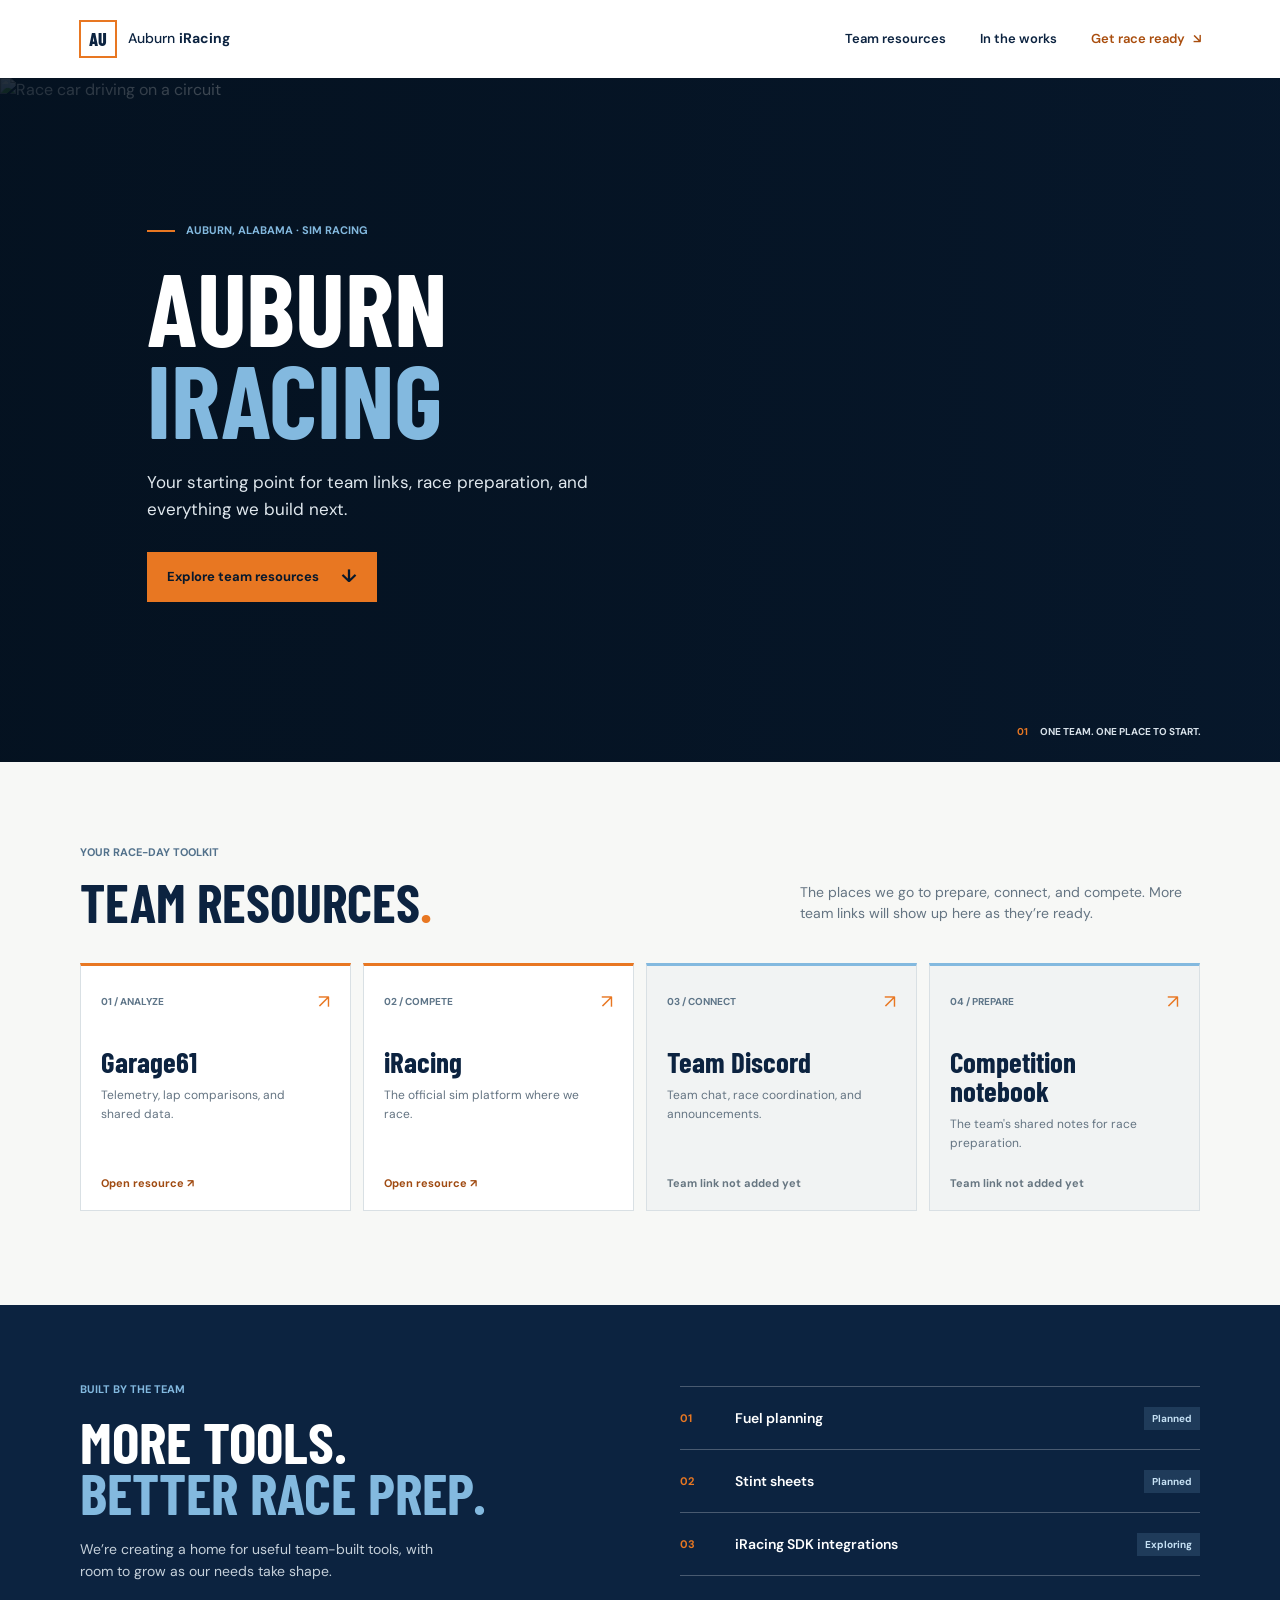
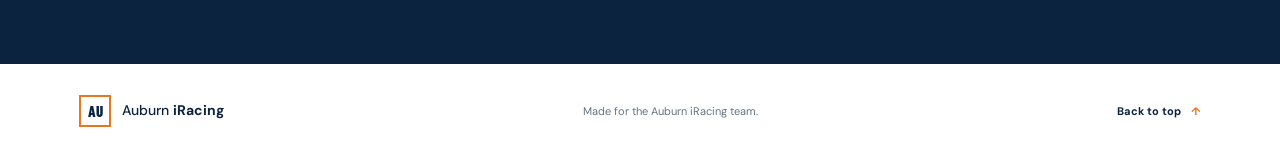
==== index.html @ 41ca1ee5 "Build Auburn iRacing team hub" ====
<!doctype html>
<html lang="en">
  <head>
    <meta charset="utf-8" />
    <meta name="viewport" content="width=device-width, initial-scale=1" />
    <meta
      name="description"
      content="The Auburn iRacing team hub: race-prep resources, team links, and tools."
    />
    <meta name="theme-color" content="#0c2340" />
    <title>Auburn iRacing | Team Hub</title>
    <link rel="preconnect" href="https://fonts.googleapis.com" />
    <link rel="preconnect" href="https://fonts.gstatic.com" crossorigin />
    <link
      href="https://fonts.googleapis.com/css2?family=Barlow+Condensed:wght@500;600;700;800&family=DM+Sans:wght@400;500;600;700&display=swap"
      rel="stylesheet"
    />
    <link rel="stylesheet" href="assets/css/styles.css" />
    <script src="assets/js/config.js" defer></script>
    <script src="assets/js/main.js" defer></script>
  </head>
  <body>
    <a class="skip-link" href="#main-content">Skip to content</a>

    <header class="site-header">
      <a class="brand" href="#top" aria-label="Auburn iRacing team hub home">
        <span class="brand__mark" aria-hidden="true">AU</span>
        <span class="brand__name">Auburn <strong>iRacing</strong></span>
      </a>
      <nav class="site-nav" aria-label="Main navigation">
        <a href="#resources">Team resources</a>
        <a href="#in-the-works">In the works</a>
        <a class="site-nav__cta" href="#resources">Get race ready <span aria-hidden="true">↘</span></a>
      </nav>
    </header>

    <main id="main-content">
      <section class="hero" id="top" aria-labelledby="hero-title">
        <img
          class="hero__image"
          src="https://images.unsplash.com/photo-1504215680853-026ed2a45def?auto=format&fit=crop&w=2200&q=85"
          alt="Race car driving on a circuit"
          fetchpriority="high"
        />
        <div class="hero__shade" aria-hidden="true"></div>
        <div class="hero__content">
          <p class="eyebrow"><span class="eyebrow__line"></span> Auburn, Alabama · Sim racing</p>
          <h1 id="hero-title">Auburn<br /><span>iRacing</span></h1>
          <p class="hero__copy">
            Your starting point for team links, race preparation, and everything we build next.
          </p>
          <a class="button button--orange" href="#resources">
            Explore team resources <span aria-hidden="true">↓</span>
          </a>
        </div>
        <p class="hero__caption"><span>01</span> ONE TEAM. ONE PLACE TO START.</p>
      </section>

      <section class="resources section-wrap" id="resources" aria-labelledby="resources-title">
        <div class="section-heading">
          <div>
            <p class="eyebrow eyebrow--dark">Your race-day toolkit</p>
            <h2 id="resources-title">Team resources<span class="heading-period">.</span></h2>
          </div>
          <p class="section-heading__copy">
            The places we go to prepare, connect, and compete. More team links will show up here as they’re ready.
          </p>
        </div>

        <div class="resource-grid">
          <a class="resource-card" data-resource="garage61" aria-label="Garage61, telemetry and lap analysis">
            <span class="resource-card__top"><span class="resource-card__index">01 / ANALYZE</span><span class="resource-card__arrow" aria-hidden="true">↗</span></span>
            <span class="resource-card__title">Garage61</span>
            <span class="resource-card__description">Telemetry, lap comparisons, and shared data.</span>
            <span class="resource-card__status" data-link-status>Loading link…</span>
          </a>

          <a class="resource-card" data-resource="iracing" aria-label="iRacing, official racing platform">
            <span class="resource-card__top"><span class="resource-card__index">02 / COMPETE</span><span class="resource-card__arrow" aria-hidden="true">↗</span></span>
            <span class="resource-card__title">iRacing</span>
            <span class="resource-card__description">The official sim platform where we race.</span>
            <span class="resource-card__status" data-link-status>Loading link…</span>
          </a>

          <a class="resource-card" data-resource="discord" aria-label="Team Discord invite">
            <span class="resource-card__top"><span class="resource-card__index">03 / CONNECT</span><span class="resource-card__arrow" aria-hidden="true">↗</span></span>
            <span class="resource-card__title">Team Discord</span>
            <span class="resource-card__description">Team chat, race coordination, and announcements.</span>
            <span class="resource-card__status" data-link-status>Loading link…</span>
          </a>

          <a class="resource-card" data-resource="notebook" aria-label="Competition notebook">
            <span class="resource-card__top"><span class="resource-card__index">04 / PREPARE</span><span class="resource-card__arrow" aria-hidden="true">↗</span></span>
            <span class="resource-card__title">Competition notebook</span>
            <span class="resource-card__description">The team's shared notes for race preparation.</span>
            <span class="resource-card__status" data-link-status>Loading link…</span>
          </a>
        </div>
      </section>

      <section class="future" id="in-the-works" aria-labelledby="future-title">
        <div class="future__inner section-wrap">
          <div class="future__intro">
            <p class="eyebrow eyebrow--light">Built by the team</p>
            <h2 id="future-title">More tools.<br /><span>Better race prep.</span></h2>
            <p>We’re creating a home for useful team-built tools, with room to grow as our needs take shape.</p>
          </div>
          <div class="future__list" aria-label="Planned team tools">
            <div class="future-item"><span class="future-item__number">01</span><span>Fuel planning</span><span class="future-item__status">Planned</span></div>
            <div class="future-item"><span class="future-item__number">02</span><span>Stint sheets</span><span class="future-item__status">Planned</span></div>
            <div class="future-item"><span class="future-item__number">03</span><span>iRacing SDK integrations</span><span class="future-item__status">Exploring</span></div>
          </div>
        </div>
      </section>
    </main>

    <footer class="site-footer">
      <a class="brand brand--footer" href="#top">
        <span class="brand__mark" aria-hidden="true">AU</span>
        <span class="brand__name">Auburn <strong>iRacing</strong></span>
      </a>
      <p>Made for the Auburn iRacing team.</p>
      <a class="back-to-top" href="#top">Back to top <span aria-hidden="true">↑</span></a>
    </footer>
  </body>
</html>
---- assets/css/styles.css ----
/* Auburn palette: navy carries the identity, with orange and light blue as accents. */
:root {
  color-scheme: light;
  --navy: #0c2340;
  --navy-deep: #07182c;
  --orange: #e87722;
  --blue: #83b9df;
  --blue-pale: #eaf3f8;
  --paper: #f7f8f6;
  --white: #ffffff;
  --ink: #14283b;
  --muted: #647482;
  --line: #d9e0e4;
  --font-display: "Barlow Condensed", "Arial Narrow", sans-serif;
  --font-body: "DM Sans", sans-serif;
}

* { box-sizing: border-box; }

html { scroll-behavior: smooth; }

body {
  margin: 0;
  background: var(--paper);
  color: var(--ink);
  font-family: var(--font-body);
  font-size: 16px;
  line-height: 1.55;
}

a { color: inherit; }

a:focus-visible {
  outline: 3px solid var(--orange);
  outline-offset: 4px;
}

.skip-link {
  position: absolute;
  z-index: 10;
  top: 8px;
  left: 8px;
  padding: 10px 14px;
  transform: translateY(-150%);
  background: var(--white);
  color: var(--navy);
}

.skip-link:focus { transform: translateY(0); }

/* Header and compact wordmark */
.site-header {
  position: relative;
  z-index: 2;
  display: flex;
  min-height: 78px;
  align-items: center;
  justify-content: space-between;
  padding: 0 6.2%;
  background: var(--white);
}

.brand {
  display: inline-flex;
  align-items: center;
  gap: 11px;
  color: var(--navy);
  text-decoration: none;
}

.brand__mark {
  display: grid;
  width: 38px;
  height: 38px;
  place-items: center;
  border: 2px solid var(--orange);
  color: var(--navy);
  font-family: var(--font-display);
  font-size: 18px;
  font-weight: 800;
  line-height: 1;
}

.brand__name { font-size: 14px; font-weight: 500; }
.brand__name strong { font-weight: 700; }

.site-nav { display: flex; align-items: center; gap: 34px; }
.site-nav a { color: var(--navy); font-size: 13px; font-weight: 600; text-decoration: none; }
.site-nav a:hover { color: #a94d0d; }
.site-nav .site-nav__cta { color: #a94d0d; }
.site-nav__cta span { padding-left: 5px; }

/* Full-bleed photo gives the team identity the first visual signal. */
.hero {
  position: relative;
  display: flex;
  min-height: 610px;
  height: min(720px, 76svh);
  align-items: center;
  overflow: hidden;
  background: var(--navy-deep);
  color: var(--white);
}

.hero__image,
.hero__shade { position: absolute; inset: 0; width: 100%; height: 100%; }
.hero__image { object-fit: cover; object-position: center 54%; }
.hero__shade { background: linear-gradient(90deg, rgb(4 17 31 / 88%) 0%, rgb(4 17 31 / 58%) 47%, rgb(4 17 31 / 10%) 100%); }

.hero__content {
  position: relative;
  z-index: 1;
  width: min(720px, 78%);
  margin-left: 11.5%;
  padding: 54px 0 70px;
  animation: enter 650ms ease-out both;
}

.eyebrow {
  display: flex;
  align-items: center;
  gap: 11px;
  margin: 0 0 21px;
  color: var(--blue);
  font-size: 11px;
  font-weight: 700;
  text-transform: uppercase;
}

.eyebrow__line { width: 28px; height: 2px; background: var(--orange); }

.hero h1,
.section-heading h2,
.future h2 {
  margin: 0;
  font-family: var(--font-display);
  font-weight: 700;
  line-height: .88;
  text-transform: uppercase;
}

.hero h1 { font-size: 104px; letter-spacing: 0; }
.hero h1 span { color: var(--blue); }
.hero__copy { max-width: 455px; margin: 26px 0 30px; color: #e0e8ee; font-size: 17px; }

.button {
  display: inline-flex;
  min-height: 50px;
  align-items: center;
  justify-content: center;
  gap: 22px;
  padding: 0 20px;
  color: var(--navy-deep);
  font-size: 13px;
  font-weight: 700;
  text-decoration: none;
  transition: background-color 160ms ease, transform 160ms ease;
}

.button--orange { background: var(--orange); }
.button--orange:hover { transform: translateY(-2px); background: #f28a3b; }
.button span { font-size: 18px; }
.hero__caption { position: absolute; right: 6.2%; bottom: 23px; margin: 0; color: #d7e1e9; font-size: 10px; font-weight: 700; }
.hero__caption span { margin-right: 10px; color: var(--orange); }

/* Resource links are repeated, scannable cards rather than a second hero. */
.section-wrap { width: min(1120px, 87.6%); margin: 0 auto; }
.resources { padding-top: 82px; padding-bottom: 94px; }

.section-heading {
  display: flex;
  align-items: end;
  justify-content: space-between;
  gap: 40px;
  margin-bottom: 34px;
}

.eyebrow--dark { margin-bottom: 14px; color: #52718b; }
.section-heading h2 { color: var(--navy); font-size: 54px; line-height: 1; }
.heading-period { color: var(--orange); }
.section-heading__copy { max-width: 400px; margin: 0 0 4px; color: var(--muted); font-size: 14px; }

.resource-grid { display: grid; grid-template-columns: repeat(4, minmax(0, 1fr)); gap: 12px; }

.resource-card {
  display: flex;
  min-height: 232px;
  flex-direction: column;
  padding: 21px 20px 18px;
  border: 1px solid var(--line);
  border-top: 3px solid var(--blue);
  background: var(--white);
  color: var(--ink);
  text-decoration: none;
  transition: border-color 160ms ease, transform 160ms ease, box-shadow 160ms ease;
}

.resource-card--available { border-top-color: var(--orange); }
.resource-card--available:hover { transform: translateY(-3px); border-color: var(--blue); box-shadow: 0 10px 24px rgb(12 35 64 / 9%); }
.resource-card--pending { background: #f1f3f3; color: #586975; cursor: not-allowed; }
.resource-card__top { display: flex; align-items: center; justify-content: space-between; color: #5e7588; }
.resource-card__index { font-size: 10px; font-weight: 700; }
.resource-card__arrow { color: var(--orange); font-size: 19px; }
.resource-card__title { margin-top: 31px; color: var(--navy); font-family: var(--font-display); font-size: 29px; font-weight: 700; line-height: 1; }
.resource-card__description { max-width: 220px; margin-top: 10px; color: var(--muted); font-size: 12px; }
.resource-card__status { margin-top: auto; padding-top: 22px; color: #a04b12; font-size: 11px; font-weight: 700; }
.resource-card--pending .resource-card__status { color: #677681; }

/* Clearly separate planned work from resources that are already available. */
.future { background: var(--navy); color: var(--white); }
.future__inner { display: grid; grid-template-columns: 1fr 1fr; gap: 80px; padding-top: 76px; padding-bottom: 82px; }
.eyebrow--light { margin-bottom: 18px; color: var(--blue); }
.future h2 { font-size: 58px; }
.future h2 span { color: var(--blue); }
.future__intro > p:last-child { max-width: 380px; margin: 21px 0 0; color: #c5d0da; font-size: 14px; }
.future__list { align-self: center; border-top: 1px solid rgb(255 255 255 / 25%); }
.future-item { display: grid; min-height: 63px; grid-template-columns: 43px 1fr auto; align-items: center; gap: 12px; border-bottom: 1px solid rgb(255 255 255 / 25%); font-size: 14px; font-weight: 600; }
.future-item__number { color: var(--orange); font-size: 11px; font-weight: 700; }
.future-item__status { padding: 4px 8px; background: rgb(131 185 223 / 16%); color: #c6e1f4; font-size: 10px; font-weight: 700; }

.site-footer { display: flex; min-height: 94px; align-items: center; justify-content: space-between; gap: 20px; padding: 18px 6.2%; background: var(--white); }
.brand--footer .brand__mark { width: 32px; height: 32px; font-size: 15px; }
.site-footer p,.back-to-top { margin: 0; color: var(--muted); font-size: 11px; }
.back-to-top { color: var(--navy); font-weight: 700; text-decoration: none; }
.back-to-top span { padding-left: 7px; color: var(--orange); }

@keyframes enter {
  from { opacity: 0; transform: translateY(14px); }
  to { opacity: 1; transform: translateY(0); }
}

@media (max-width: 900px) {
  .site-header { padding-right: 5%; padding-left: 5%; }
  .site-nav { gap: 20px; }
  .hero { height: 670px; }
  .hero__content { margin-left: 8%; }
  .resource-grid { grid-template-columns: repeat(2, minmax(0, 1fr)); }
  .future__inner { gap: 44px; }
}

@media (max-width: 620px) {
  .site-header { min-height: 70px; padding: 0 20px; }
  .brand__mark { width: 34px; height: 34px; }
  .site-nav { gap: 0; }
  .site-nav a:not(.site-nav__cta) { display: none; }
  .site-nav .site-nav__cta { font-size: 12px; }
  .hero { min-height: 590px; height: 76svh; max-height: 700px; }
  .hero__image { object-position: 58% center; }
  .hero__shade { background: linear-gradient(90deg, rgb(4 17 31 / 83%), rgb(4 17 31 / 40%)); }
  .hero__content { width: 85%; margin-left: 7.5%; padding-top: 35px; }
  .eyebrow { font-size: 10px; }
  .hero h1 { font-size: 76px; }
  .hero__copy { max-width: 340px; font-size: 15px; }
  .hero__caption { right: 7.5%; font-size: 9px; }
  .section-wrap { width: 87%; }
  .resources { padding-top: 61px; padding-bottom: 67px; }
  .section-heading { display: block; margin-bottom: 25px; }
  .section-heading h2 { font-size: 44px; }
  .section-heading__copy { margin-top: 15px; }
  .resource-grid { grid-template-columns: 1fr; gap: 10px; }
  .resource-card { min-height: 190px; padding: 18px; }
  .resource-card__title { margin-top: 22px; }
  .resource-card__status { padding-top: 16px; }
  .future__inner { grid-template-columns: 1fr; gap: 34px; padding-top: 60px; padding-bottom: 64px; }
  .future h2 { font-size: 50px; }
  .future-item { grid-template-columns: 34px 1fr auto; gap: 8px; font-size: 13px; }
  .site-footer { flex-wrap: wrap; padding: 20px; }
  .site-footer p { order: 1; width: 100%; }
}

@media (prefers-reduced-motion: reduce) {
  *, *::before, *::after { scroll-behavior: auto !important; animation-duration: .01ms !important; animation-iteration-count: 1 !important; transition-duration: .01ms !important; }
}
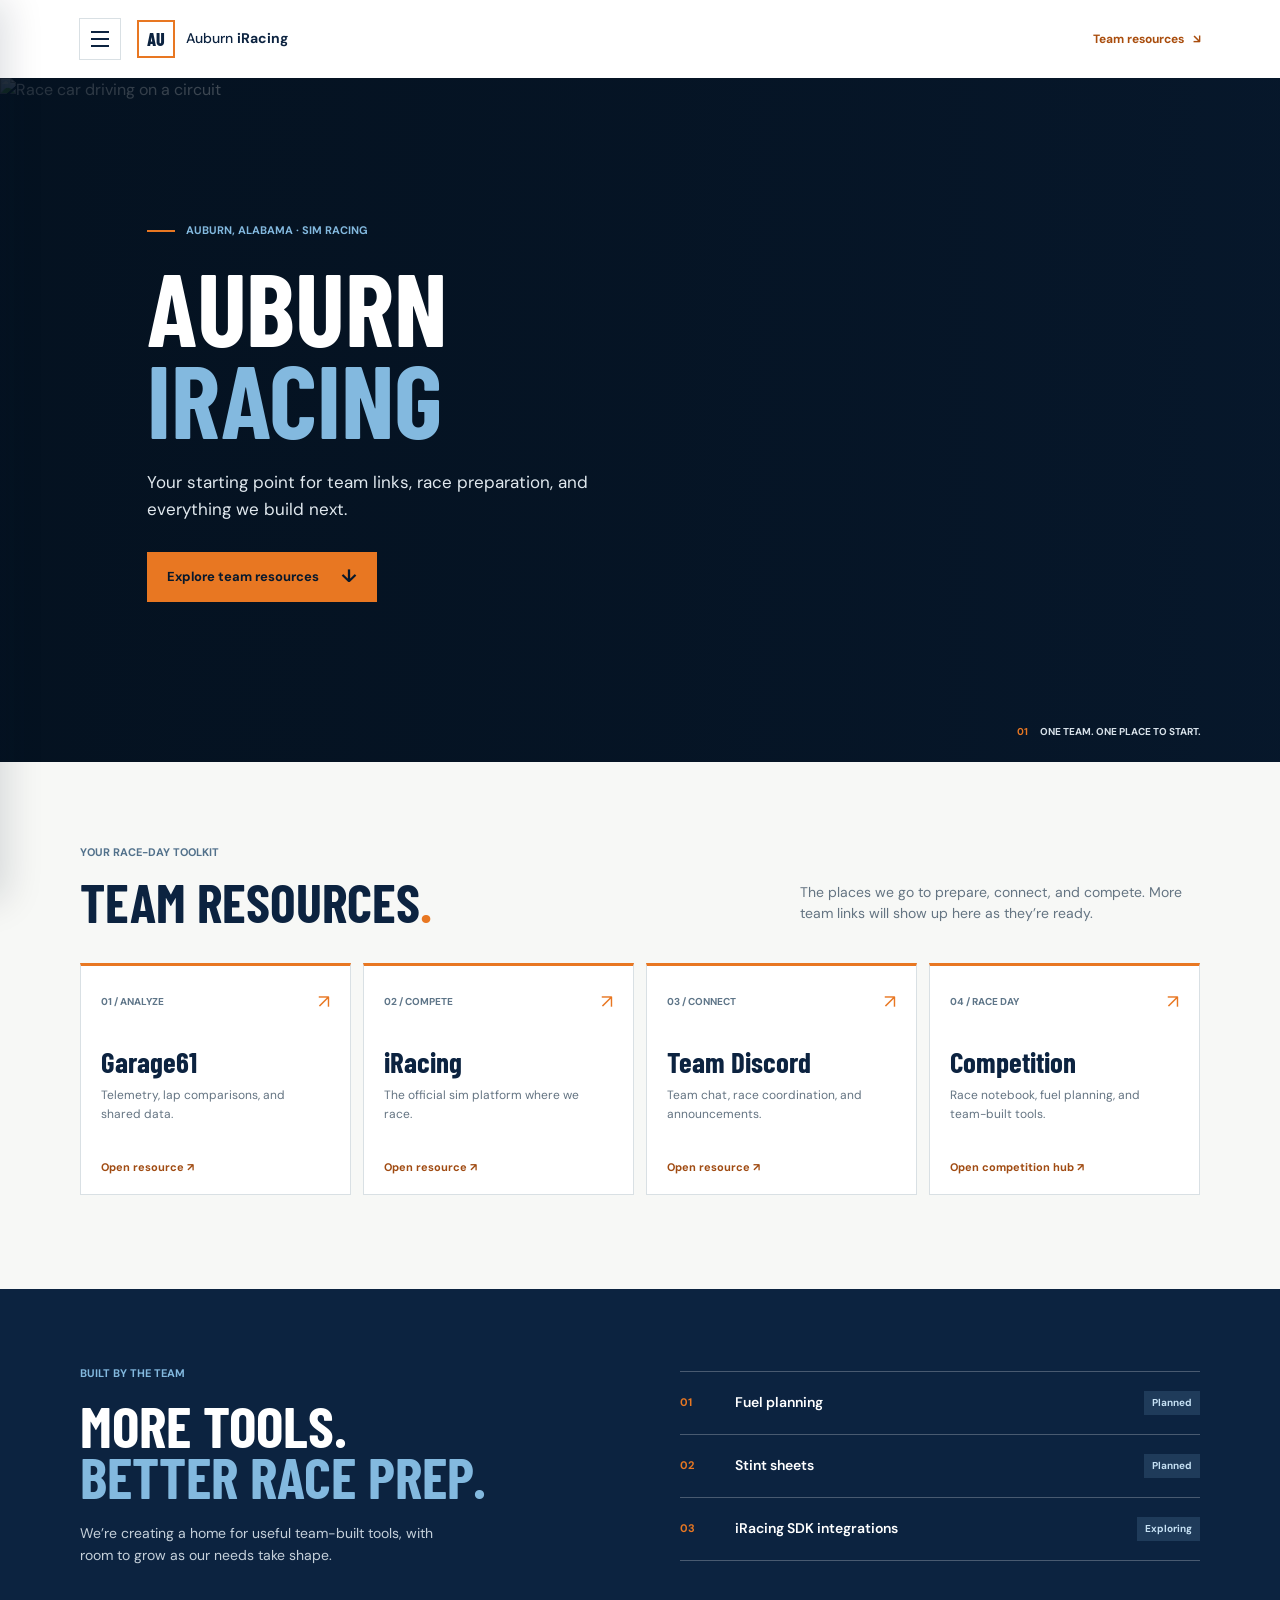
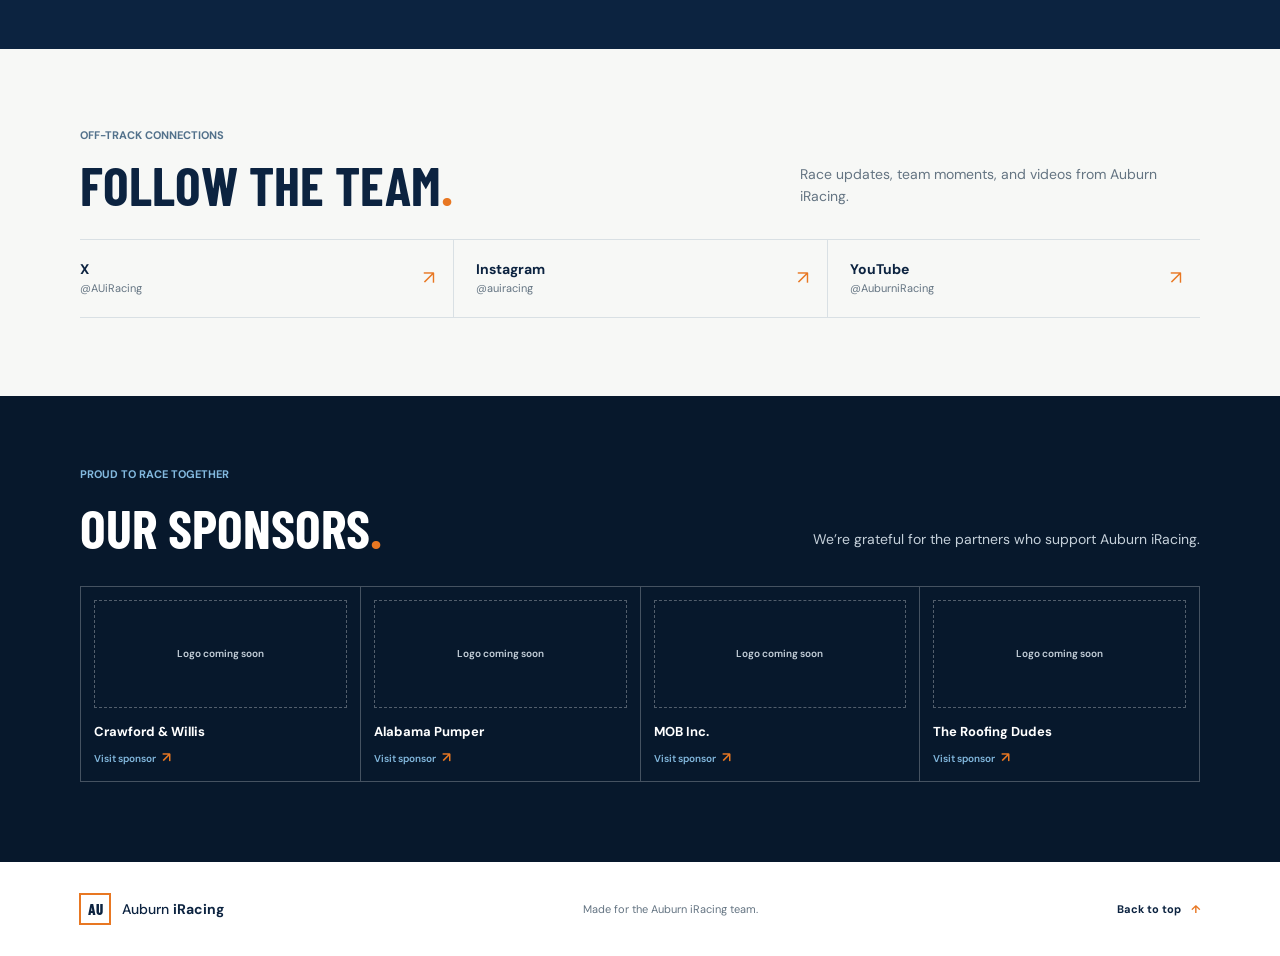
==== commit 99785d4e: "Add competition workspace page" ====
--- a/index.html
+++ b/index.html
@@ -23,16 +23,36 @@
     <a class="skip-link" href="#main-content">Skip to content</a>
 
     <header class="site-header">
-      <a class="brand" href="#top" aria-label="Auburn iRacing team hub home">
-        <span class="brand__mark" aria-hidden="true">AU</span>
-        <span class="brand__name">Auburn <strong>iRacing</strong></span>
-      </a>
-      <nav class="site-nav" aria-label="Main navigation">
-        <a href="#resources">Team resources</a>
-        <a href="#in-the-works">In the works</a>
-        <a class="site-nav__cta" href="#resources">Get race ready <span aria-hidden="true">↘</span></a>
+      <div class="site-header__identity">
+        <button class="menu-toggle" type="button" data-menu-toggle aria-label="Open site menu" aria-controls="site-drawer" aria-expanded="false">
+          <span></span><span></span><span></span>
+        </button>
+        <a class="brand" href="index.html" aria-label="Auburn iRacing team hub home">
+          <span class="brand__mark" aria-hidden="true">AU</span>
+          <span class="brand__name">Auburn <strong>iRacing</strong></span>
+        </a>
+      </div>
+      <a class="header-action" href="#resources">Team resources <span aria-hidden="true">↘</span></a>
+    </header>
+
+    <button class="drawer-backdrop" type="button" data-menu-backdrop aria-label="Close site menu" hidden></button>
+    <aside class="site-drawer" id="site-drawer" aria-label="Site navigation" aria-hidden="true" inert>
+      <div class="site-drawer__heading">
+        <span class="eyebrow eyebrow--dark">Auburn iRacing</span>
+        <span class="site-drawer__label">Team hub</span>
+      </div>
+      <nav class="drawer-nav" aria-label="Main navigation">
+        <a class="drawer-link" href="index.html" data-drawer-link aria-current="page">
+          <svg viewBox="0 0 24 24" aria-hidden="true"><path d="m3 10 9-7 9 7v10a1 1 0 0 1-1 1h-5v-7H9v7H4a1 1 0 0 1-1-1z" /></svg>
+          <span>Home</span>
+        </a>
+        <a class="drawer-link" href="competition.html" data-drawer-link>
+          <svg viewBox="0 0 24 24" aria-hidden="true"><path d="M5 21V4" /><path d="M5 4h13l-2.5 4L18 12H5" /></svg>
+          <span>Competition</span>
+        </a>
       </nav>
-    </header>
+      <p class="site-drawer__note">One team. One place to start.</p>
+    </aside>
 
     <main id="main-content">
       <section class="hero" id="top" aria-labelledby="hero-title">
@@ -89,11 +109,11 @@
             <span class="resource-card__status" data-link-status>Loading link…</span>
           </a>
 
-          <a class="resource-card" data-resource="notebook" aria-label="Competition notebook">
-            <span class="resource-card__top"><span class="resource-card__index">04 / PREPARE</span><span class="resource-card__arrow" aria-hidden="true">↗</span></span>
-            <span class="resource-card__title">Competition notebook</span>
-            <span class="resource-card__description">The team's shared notes for race preparation.</span>
-            <span class="resource-card__status" data-link-status>Loading link…</span>
+          <a class="resource-card resource-card--available" href="competition.html" aria-label="Open the competition team workspace">
+            <span class="resource-card__top"><span class="resource-card__index">04 / RACE DAY</span><span class="resource-card__arrow" aria-hidden="true">↗</span></span>
+            <span class="resource-card__title">Competition</span>
+            <span class="resource-card__description">Race notebook, fuel planning, and team-built tools.</span>
+            <span class="resource-card__status">Open competition hub ↗</span>
           </a>
         </div>
       </section>
@@ -109,6 +129,67 @@
             <div class="future-item"><span class="future-item__number">01</span><span>Fuel planning</span><span class="future-item__status">Planned</span></div>
             <div class="future-item"><span class="future-item__number">02</span><span>Stint sheets</span><span class="future-item__status">Planned</span></div>
             <div class="future-item"><span class="future-item__number">03</span><span>iRacing SDK integrations</span><span class="future-item__status">Exploring</span></div>
+          </div>
+        </div>
+      </section>
+
+      <section class="socials section-wrap" id="socials" aria-labelledby="socials-title">
+        <div class="section-heading">
+          <div>
+            <p class="eyebrow eyebrow--dark">Off-track connections</p>
+            <h2 id="socials-title">Follow the team<span class="heading-period">.</span></h2>
+          </div>
+          <p class="section-heading__copy">Race updates, team moments, and videos from Auburn iRacing.</p>
+        </div>
+        <div class="social-links">
+          <a class="social-link" href="https://x.com/AUiRacing" target="_blank" rel="noopener noreferrer">
+            <span class="social-link__platform">X</span>
+            <span class="social-link__handle">@AUiRacing</span>
+            <span class="social-link__arrow" aria-hidden="true">↗</span>
+          </a>
+          <a class="social-link" href="https://www.instagram.com/auiracing" target="_blank" rel="noopener noreferrer">
+            <span class="social-link__platform">Instagram</span>
+            <span class="social-link__handle">@auiracing</span>
+            <span class="social-link__arrow" aria-hidden="true">↗</span>
+          </a>
+          <a class="social-link" href="https://www.youtube.com/@AuburniRacing" target="_blank" rel="noopener noreferrer">
+            <span class="social-link__platform">YouTube</span>
+            <span class="social-link__handle">@AuburniRacing</span>
+            <span class="social-link__arrow" aria-hidden="true">↗</span>
+          </a>
+        </div>
+      </section>
+
+      <section class="sponsors" id="sponsors" aria-labelledby="sponsors-title">
+        <div class="sponsors__inner section-wrap">
+          <div class="section-heading sponsors__heading">
+            <div>
+              <p class="eyebrow eyebrow--light">Proud to race together</p>
+              <h2 id="sponsors-title">Our sponsors<span class="heading-period">.</span></h2>
+            </div>
+            <p class="section-heading__copy">We’re grateful for the partners who support Auburn iRacing.</p>
+          </div>
+          <div class="sponsor-grid">
+            <a class="sponsor-link" href="https://www.crawfordwillisgroup.com/" target="_blank" rel="noopener noreferrer">
+              <span class="sponsor-logo-slot">Logo coming soon</span>
+              <span class="sponsor-link__name">Crawford &amp; Willis</span>
+              <span class="sponsor-link__visit">Visit sponsor <span aria-hidden="true">↗</span></span>
+            </a>
+            <a class="sponsor-link" href="https://www.alabamapumper.com/" target="_blank" rel="noopener noreferrer">
+              <span class="sponsor-logo-slot">Logo coming soon</span>
+              <span class="sponsor-link__name">Alabama Pumper</span>
+              <span class="sponsor-link__visit">Visit sponsor <span aria-hidden="true">↗</span></span>
+            </a>
+            <a class="sponsor-link" href="https://mobincbhm.com/" target="_blank" rel="noopener noreferrer">
+              <span class="sponsor-logo-slot">Logo coming soon</span>
+              <span class="sponsor-link__name">MOB Inc.</span>
+              <span class="sponsor-link__visit">Visit sponsor <span aria-hidden="true">↗</span></span>
+            </a>
+            <a class="sponsor-link" href="https://www.theroofingdudes.com/" target="_blank" rel="noopener noreferrer">
+              <span class="sponsor-logo-slot">Logo coming soon</span>
+              <span class="sponsor-link__name">The Roofing Dudes</span>
+              <span class="sponsor-link__visit">Visit sponsor <span aria-hidden="true">↗</span></span>
+            </a>
           </div>
         </div>
       </section>
--- a/assets/css/styles.css
+++ b/assets/css/styles.css
@@ -51,7 +51,7 @@
 /* Header and compact wordmark */
 .site-header {
   position: relative;
-  z-index: 2;
+  z-index: 30;
   display: flex;
   min-height: 78px;
   align-items: center;
@@ -84,11 +84,63 @@
 .brand__name { font-size: 14px; font-weight: 500; }
 .brand__name strong { font-weight: 700; }
 
-.site-nav { display: flex; align-items: center; gap: 34px; }
-.site-nav a { color: var(--navy); font-size: 13px; font-weight: 600; text-decoration: none; }
-.site-nav a:hover { color: #a94d0d; }
-.site-nav .site-nav__cta { color: #a94d0d; }
-.site-nav__cta span { padding-left: 5px; }
+.site-header__identity { display: flex; align-items: center; gap: 16px; }
+
+.menu-toggle {
+  display: grid;
+  width: 42px;
+  height: 42px;
+  align-content: center;
+  justify-items: center;
+  gap: 5px;
+  border: 1px solid var(--line);
+  background: var(--white);
+  cursor: pointer;
+}
+
+.menu-toggle:hover { border-color: var(--orange); }
+.menu-toggle span { width: 18px; height: 2px; background: var(--navy); }
+.menu-toggle:focus-visible { outline: 3px solid var(--orange); outline-offset: 3px; }
+
+.header-action { color: #a94d0d; font-size: 12px; font-weight: 700; text-decoration: none; }
+.header-action span { margin-left: 6px; }
+.header-action:hover { color: var(--navy); }
+
+.drawer-backdrop {
+  position: fixed;
+  z-index: 35;
+  inset: 0;
+  border: 0;
+  background: rgb(3 15 27 / 52%);
+  cursor: default;
+}
+
+.drawer-backdrop[hidden] { display: none; }
+
+.site-drawer {
+  position: fixed;
+  z-index: 40;
+  inset: 0 auto 0 0;
+  width: min(320px, 86vw);
+  padding: 92px 22px 26px;
+  transform: translateX(-102%);
+  background: var(--white);
+  box-shadow: 12px 0 36px rgb(7 24 44 / 14%);
+  transition: transform 200ms ease;
+}
+
+.site-drawer.is-open { transform: translateX(0); }
+.site-drawer__heading { padding: 0 12px 22px; border-bottom: 1px solid var(--line); }
+.site-drawer__heading .eyebrow { margin-bottom: 7px; }
+.site-drawer__label { color: var(--navy); font-family: var(--font-display); font-size: 28px; font-weight: 700; text-transform: uppercase; }
+.drawer-nav { display: grid; gap: 5px; padding-top: 17px; }
+.drawer-link { display: flex; min-height: 52px; align-items: center; gap: 13px; padding: 0 12px; border-left: 3px solid transparent; color: var(--navy); font-size: 14px; font-weight: 600; text-decoration: none; }
+.drawer-link:hover { background: var(--paper); }
+.drawer-link[aria-current="page"] { border-left-color: var(--orange); background: var(--blue-pale); }
+.drawer-link svg { width: 20px; height: 20px; fill: none; stroke: currentColor; stroke-linecap: round; stroke-linejoin: round; stroke-width: 1.8; }
+.site-drawer__note { position: absolute; right: 34px; bottom: 22px; left: 34px; margin: 0; color: var(--muted); font-size: 11px; }
+.menu-open { overflow: hidden; }
+.visually-hidden { position: absolute; width: 1px; height: 1px; overflow: hidden; clip: rect(0, 0, 0, 0); white-space: nowrap; }
 
 /* Full-bleed photo gives the team identity the first visual signal. */
 .hero {
@@ -218,6 +270,72 @@
 .future-item__number { color: var(--orange); font-size: 11px; font-weight: 700; }
 .future-item__status { padding: 4px 8px; background: rgb(131 185 223 / 16%); color: #c6e1f4; font-size: 10px; font-weight: 700; }
 
+/* Competition sections reserve useful room for tools that will be built later. */
+.competition-intro { padding-top: 74px; padding-bottom: 39px; }
+.competition-intro .eyebrow { margin-bottom: 15px; }
+.competition-intro h1 { margin: 0; color: var(--navy); font-family: var(--font-display); font-size: 76px; font-weight: 700; line-height: .95; text-transform: uppercase; }
+.competition-intro > p:last-child { max-width: 560px; margin: 17px 0 0; color: var(--muted); font-size: 15px; }
+.competition-content { display: grid; gap: 20px; padding-top: 14px; padding-bottom: 84px; }
+
+.notebook-panel {
+  display: grid;
+  grid-template-columns: 1fr auto;
+  align-items: center;
+  gap: 18px 30px;
+  padding: 28px 32px;
+  border-left: 4px solid var(--orange);
+  background: var(--blue-pale);
+}
+
+.notebook-panel__copy .eyebrow { margin-bottom: 8px; }
+.notebook-panel h2,.fuel-planner h2,.competition-projects h2 { margin: 0; color: var(--navy); font-family: var(--font-display); font-size: 34px; font-weight: 700; line-height: 1; text-transform: uppercase; }
+.notebook-panel__copy > p:last-child { max-width: 520px; margin: 9px 0 0; color: var(--muted); font-size: 13px; }
+.button--navy { min-width: 178px; background: var(--navy); color: var(--white); }
+.button--navy:hover { background: #173d67; }
+.notebook-panel__link.resource-card--pending { background: #dce3e7; color: #586975; cursor: not-allowed; pointer-events: none; }
+
+.fuel-planner { padding: 30px 32px 32px; border: 1px solid var(--line); background: var(--white); }
+.tool-heading { display: flex; align-items: center; justify-content: space-between; gap: 20px; }
+.tool-heading .eyebrow { margin-bottom: 9px; }
+.tool-heading > .section-heading__copy { max-width: 330px; }
+.fuel-planner__description { max-width: 620px; margin: 13px 0 22px; color: var(--muted); font-size: 13px; }
+.fuel-placeholder { display: flex; min-height: 280px; flex-direction: column; justify-content: center; padding: 24px; border: 1px dashed #aab8c1; background: var(--paper); }
+.fuel-placeholder__topline { display: flex; align-items: center; justify-content: space-between; gap: 16px; color: #536d82; font-size: 10px; font-weight: 700; text-transform: uppercase; }
+.fuel-input-outline { display: grid; grid-template-columns: repeat(4, minmax(0, 1fr)); gap: 10px; margin-top: 20px; }
+.fuel-input-outline span { display: flex; min-height: 55px; align-items: center; padding: 12px; border: 1px solid var(--line); background: var(--white); color: #71818c; font-size: 11px; }
+.fuel-placeholder > p { margin: 15px 0 0; color: var(--muted); font-size: 11px; }
+
+.competition-projects { padding: 13px 0 0; }
+.competition-projects .tool-heading { margin-bottom: 22px; }
+.competition-projects h2 { font-size: 40px; }
+.project-slots { display: grid; grid-template-columns: repeat(3, minmax(0, 1fr)); border-top: 1px solid var(--line); border-left: 1px solid var(--line); }
+.project-slot { display: flex; min-height: 132px; flex-direction: column; align-items: flex-start; justify-content: space-between; gap: 14px; padding: 17px; border-right: 1px solid var(--line); border-bottom: 1px solid var(--line); background: var(--white); color: var(--navy); font-size: 14px; font-weight: 700; }
+.project-slot__number { color: #668198; font-size: 10px; font-weight: 700; }
+.project-slot .future-item__status { background: var(--blue-pale); color: #4d6d83; }
+
+/* Social destinations are compact links; sponsors get room for official marks. */
+.socials { padding-top: 78px; padding-bottom: 78px; }
+.socials .section-heading { margin-bottom: 27px; }
+.social-links { display: grid; grid-template-columns: repeat(3, minmax(0, 1fr)); border-top: 1px solid var(--line); }
+.social-link { display: grid; min-height: 78px; grid-template-columns: 1fr auto; align-content: center; padding: 13px 18px 13px 0; border-bottom: 1px solid var(--line); color: var(--navy); text-decoration: none; }
+.social-link + .social-link { padding-left: 22px; border-left: 1px solid var(--line); }
+.social-link__platform { font-size: 14px; font-weight: 700; }
+.social-link__handle { color: var(--muted); font-size: 11px; }
+.social-link__arrow { grid-column: 2; grid-row: 1 / span 2; align-self: center; color: var(--orange); font-size: 19px; }
+.social-link:hover .social-link__platform { color: #a94d0d; }
+
+.sponsors { padding: 70px 0 80px; background: var(--navy-deep); color: var(--white); }
+.sponsors__heading { margin-bottom: 31px; }
+.sponsors__heading h2 { color: var(--white); }
+.sponsors__heading .section-heading__copy { color: #c5d0da; }
+.sponsor-grid { display: grid; grid-template-columns: repeat(4, minmax(0, 1fr)); border-top: 1px solid rgb(255 255 255 / 25%); border-left: 1px solid rgb(255 255 255 / 25%); }
+.sponsor-link { display: flex; min-width: 0; flex-direction: column; padding: 13px; border-right: 1px solid rgb(255 255 255 / 25%); border-bottom: 1px solid rgb(255 255 255 / 25%); color: var(--white); text-decoration: none; transition: background-color 160ms ease; }
+.sponsor-link:hover { background: rgb(255 255 255 / 5%); }
+.sponsor-logo-slot { display: grid; min-height: 108px; place-items: center; padding: 12px; border: 1px dashed rgb(255 255 255 / 30%); color: #c5d0da; font-size: 10px; font-weight: 600; }
+.sponsor-link__name { margin-top: 14px; font-size: 13px; font-weight: 700; }
+.sponsor-link__visit { margin-top: 5px; color: var(--blue); font-size: 10px; font-weight: 600; }
+.sponsor-link__visit span { margin-left: 4px; color: var(--orange); font-size: 14px; }
+
 .site-footer { display: flex; min-height: 94px; align-items: center; justify-content: space-between; gap: 20px; padding: 18px 6.2%; background: var(--white); }
 .brand--footer .brand__mark { width: 32px; height: 32px; font-size: 15px; }
 .site-footer p,.back-to-top { margin: 0; color: var(--muted); font-size: 11px; }
@@ -236,6 +354,8 @@
   .hero__content { margin-left: 8%; }
   .resource-grid { grid-template-columns: repeat(2, minmax(0, 1fr)); }
   .future__inner { gap: 44px; }
+  .sponsor-grid { grid-template-columns: repeat(2, minmax(0, 1fr)); }
+  .fuel-input-outline { grid-template-columns: repeat(2, minmax(0, 1fr)); }
 }
 
 @media (max-width: 620px) {
@@ -257,6 +377,24 @@
   .section-heading { display: block; margin-bottom: 25px; }
   .section-heading h2 { font-size: 44px; }
   .section-heading__copy { margin-top: 15px; }
+  .competition-intro { padding-top: 56px; padding-bottom: 30px; }
+  .competition-intro h1 { font-size: 56px; }
+  .competition-content { gap: 14px; padding-bottom: 60px; }
+  .notebook-panel { grid-template-columns: 1fr; gap: 18px; padding: 22px; }
+  .notebook-panel h2,.fuel-planner h2 { font-size: 29px; }
+  .notebook-panel__link { justify-self: start; }
+  .fuel-planner { padding: 22px 18px; }
+  .fuel-placeholder { min-height: 290px; padding: 17px; }
+  .fuel-placeholder__topline { align-items: flex-start; flex-direction: column; gap: 6px; }
+  .fuel-input-outline { grid-template-columns: 1fr 1fr; gap: 7px; margin-top: 15px; }
+  .fuel-input-outline span { min-height: 58px; padding: 9px; font-size: 10px; }
+  .competition-projects .tool-heading { align-items: flex-start; flex-direction: column; }
+  .competition-projects h2 { font-size: 34px; }
+  .project-slots { grid-template-columns: 1fr; }
+  .project-slot { min-height: 92px; }
+  .socials { padding-top: 59px; padding-bottom: 60px; }
+  .social-links { grid-template-columns: 1fr; }
+  .social-link,.social-link + .social-link { padding: 13px 0; border-left: 0; }
   .resource-grid { grid-template-columns: 1fr; gap: 10px; }
   .resource-card { min-height: 190px; padding: 18px; }
   .resource-card__title { margin-top: 22px; }
@@ -264,6 +402,11 @@
   .future__inner { grid-template-columns: 1fr; gap: 34px; padding-top: 60px; padding-bottom: 64px; }
   .future h2 { font-size: 50px; }
   .future-item { grid-template-columns: 34px 1fr auto; gap: 8px; font-size: 13px; }
+  .sponsors { padding-top: 58px; padding-bottom: 62px; }
+  .sponsor-grid { grid-template-columns: repeat(2, minmax(0, 1fr)); }
+  .sponsor-link { padding: 8px; }
+  .sponsor-logo-slot { min-height: 82px; padding: 8px; font-size: 9px; }
+  .sponsor-link__name { font-size: 12px; }
   .site-footer { flex-wrap: wrap; padding: 20px; }
   .site-footer p { order: 1; width: 100%; }
 }
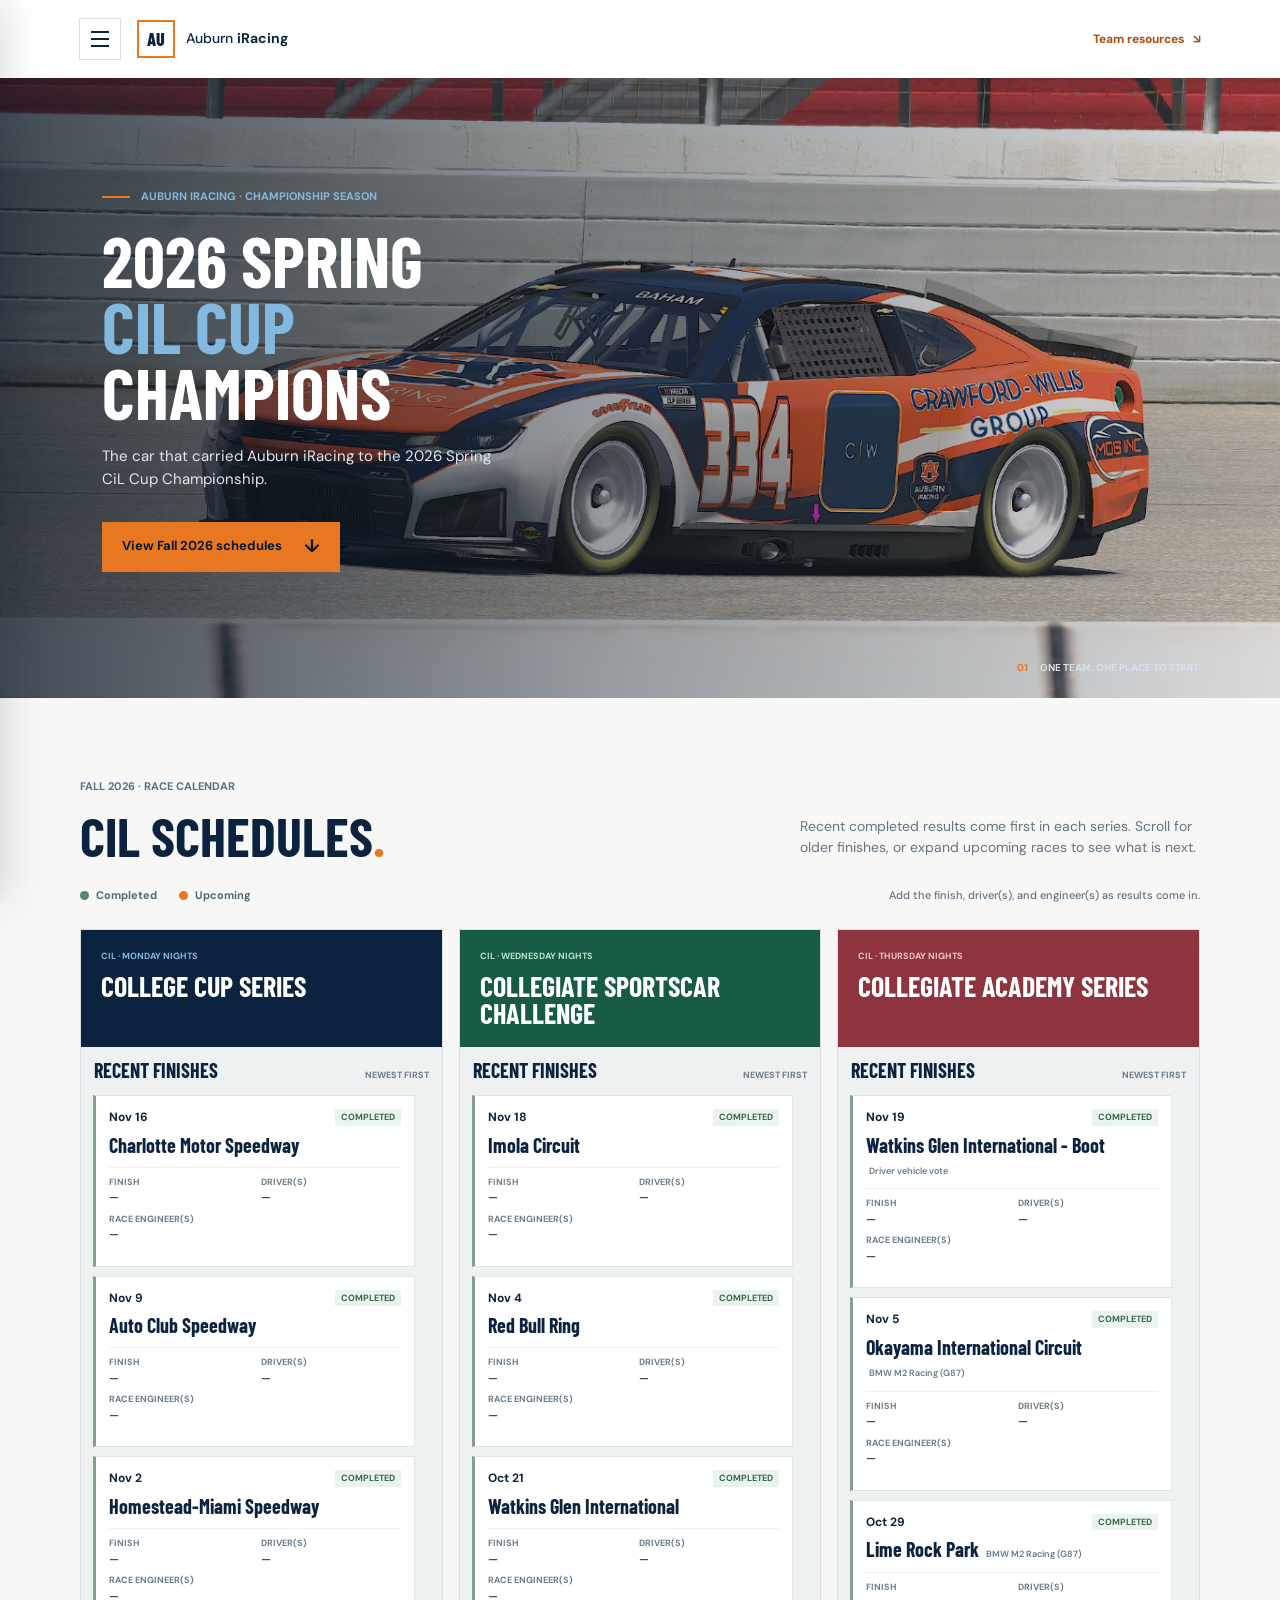
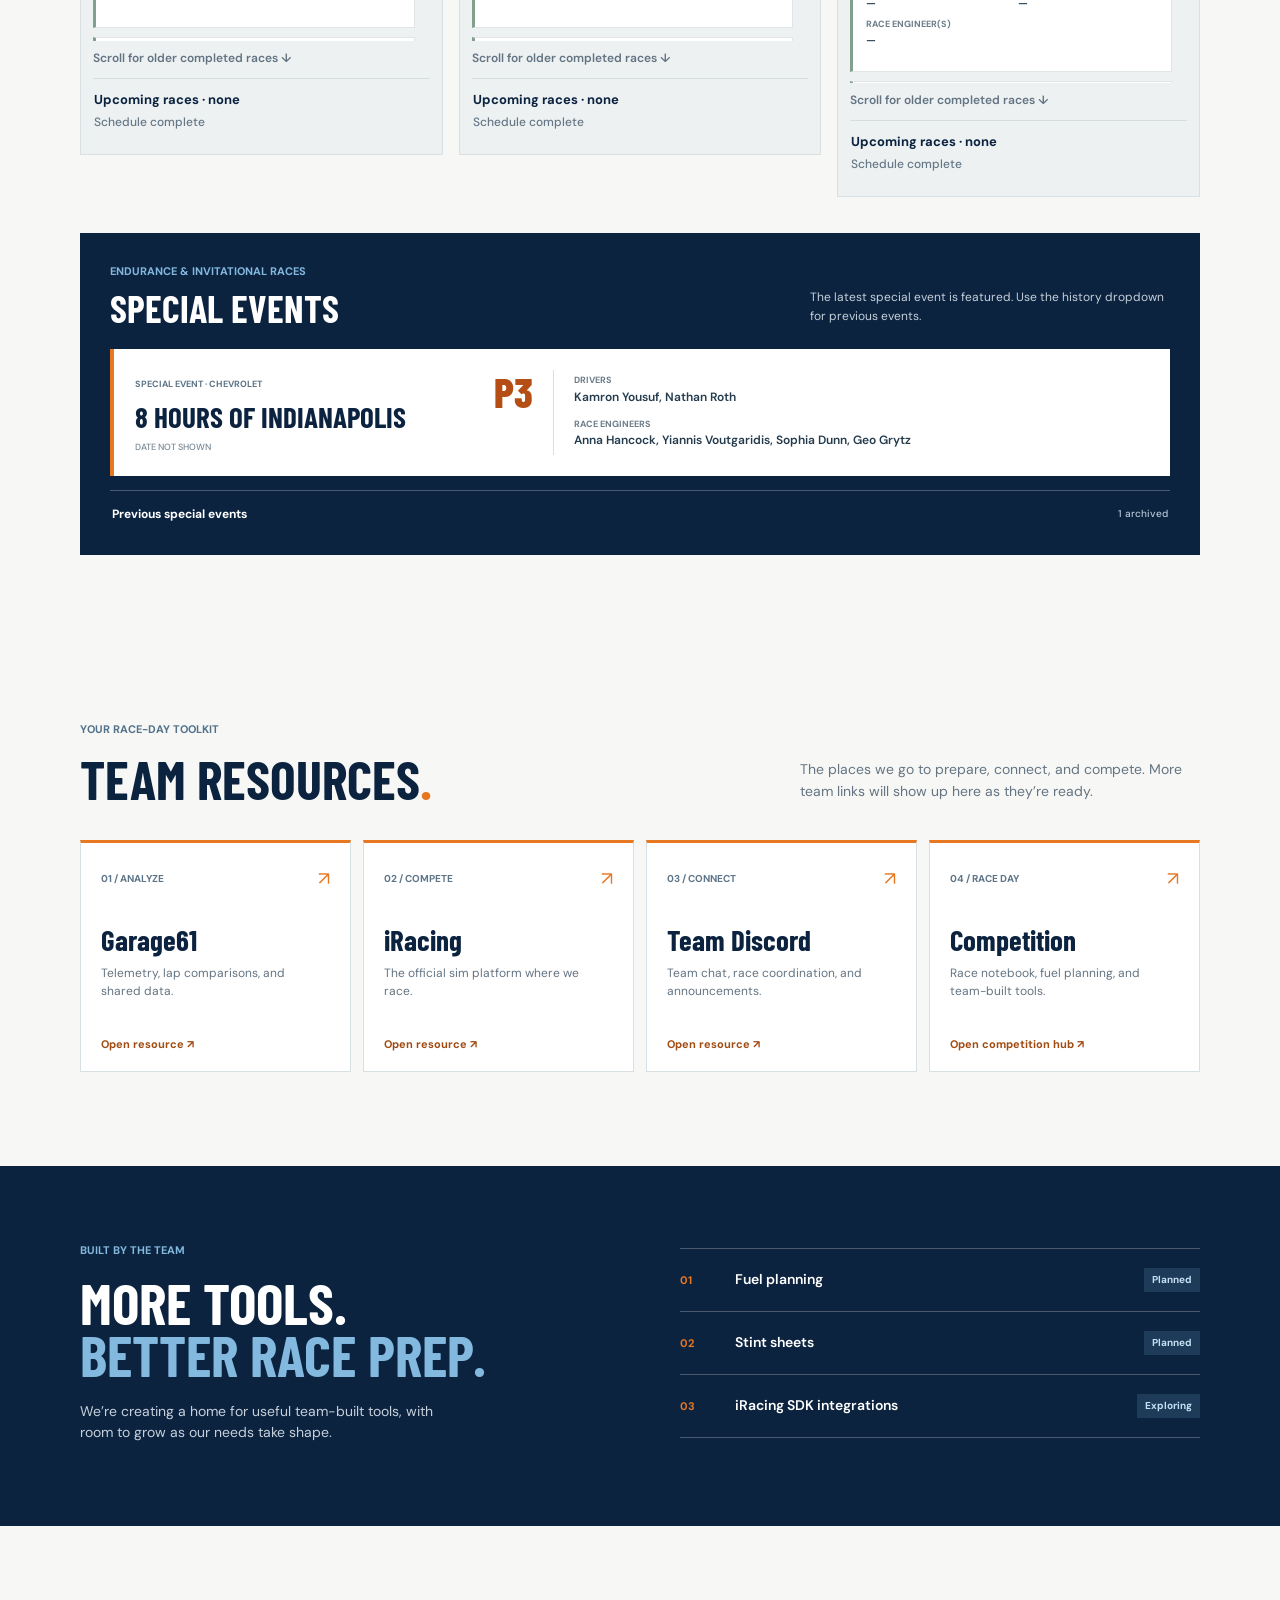
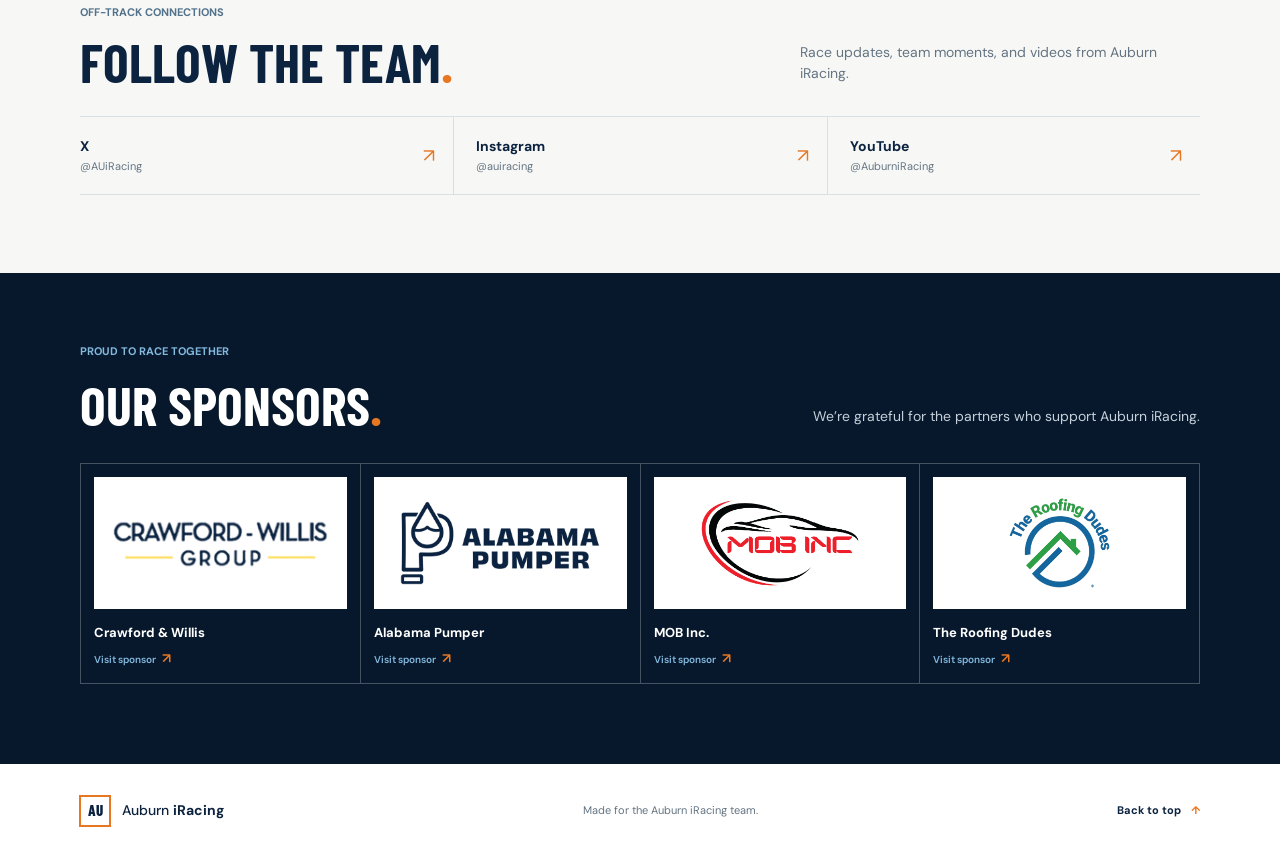
==== commit 384dba57: "October 20th CiL Schedule Added" ====
--- a/index.html
+++ b/index.html
@@ -55,25 +55,392 @@
     </aside>
 
     <main id="main-content">
-      <section class="hero" id="top" aria-labelledby="hero-title">
+      <section class="hero hero--champions" id="top" aria-labelledby="hero-title">
         <img
           class="hero__image"
-          src="https://images.unsplash.com/photo-1504215680853-026ed2a45def?auto=format&fit=crop&w=2200&q=85"
-          alt="Race car driving on a circuit"
+          src="assets/images/spring-cil-cup-champions.png"
+          alt="Auburn iRacing's championship-winning stock car from the 2026 Spring CiL Cup"
           fetchpriority="high"
         />
         <div class="hero__shade" aria-hidden="true"></div>
         <div class="hero__content">
-          <p class="eyebrow"><span class="eyebrow__line"></span> Auburn, Alabama · Sim racing</p>
-          <h1 id="hero-title">Auburn<br /><span>iRacing</span></h1>
+          <p class="eyebrow"><span class="eyebrow__line"></span> Auburn iRacing · Championship season</p>
+          <h1 id="hero-title">2026 Spring<br /><span>CiL Cup</span><br />Champions</h1>
           <p class="hero__copy">
-            Your starting point for team links, race preparation, and everything we build next.
+            The car that carried Auburn iRacing to the 2026 Spring CiL Cup Championship.
           </p>
-          <a class="button button--orange" href="#resources">
-            Explore team resources <span aria-hidden="true">↓</span>
+          <a class="button button--orange" href="#schedules">
+            View Fall 2026 schedules <span aria-hidden="true">↓</span>
           </a>
         </div>
         <p class="hero__caption"><span>01</span> ONE TEAM. ONE PLACE TO START.</p>
+      </section>
+
+      <section class="schedule section-wrap" id="schedules" aria-labelledby="schedule-title">
+        <div class="section-heading">
+          <div>
+            <p class="eyebrow eyebrow--dark">Fall 2026 · race calendar</p>
+            <h2 id="schedule-title">CiL schedules<span class="heading-period">.</span></h2>
+          </div>
+          <p class="section-heading__copy">
+            Recent completed results come first in each series. Scroll for older finishes, or expand upcoming races to see what is next.
+          </p>
+        </div>
+
+        <div class="schedule-legend" aria-label="Race status legend">
+          <span><span class="race-status race-status--complete" aria-hidden="true"></span> Completed</span>
+          <span><span class="race-status race-status--upcoming" aria-hidden="true"></span> Upcoming</span>
+          <span class="schedule-legend__note">Add the finish, driver(s), and engineer(s) as results come in.</span>
+        </div>
+
+        <div class="schedule-grid">
+          <section class="schedule-series schedule-series--cup" aria-labelledby="cup-title">
+            <header class="schedule-series__header">
+              <p class="eyebrow">CiL · Monday nights</p>
+              <h3 id="cup-title">College Cup Series</h3>
+            </header>
+            <div class="schedule-list-heading"><h4>Recent finishes</h4><span>Newest first</span></div>
+            <ol class="race-list" tabindex="0" aria-label="College Cup Series completed results, newest first">
+              <li class="race-card">
+                <div class="race-card__top"><time datetime="2026-08-24">Aug 24</time><span class="race-status-label race-status-label--complete">Completed</span></div>
+                <h4>The Duels @ Atlanta <span class="race-card__note">Non-points</span></h4>
+                <dl class="race-record">
+                  <div><dt>Finish</dt><dd>—</dd></div>
+                  <div><dt>Driver(s)</dt><dd>—</dd></div>
+                  <div class="race-record__engineers"><dt>Race engineer(s)</dt><dd>—</dd></div>
+                </dl>
+              </li>
+              <li class="race-card">
+                <div class="race-card__top"><time datetime="2026-08-31">Aug 31</time><span class="race-status-label race-status-label--complete">Completed</span></div>
+                <h4>EchoPark Speedway</h4>
+                <dl class="race-record">
+                  <div><dt>Finish</dt><dd>—</dd></div>
+                  <div><dt>Driver(s)</dt><dd>—</dd></div>
+                  <div class="race-record__engineers"><dt>Race engineer(s)</dt><dd>—</dd></div>
+                </dl>
+              </li>
+              <li class="race-card">
+                <div class="race-card__top"><time datetime="2026-09-07">Sep 7</time><span class="race-status-label race-status-label--complete">Completed</span></div>
+                <h4>Michigan International Speedway</h4>
+                <dl class="race-record">
+                  <div><dt>Finish</dt><dd>—</dd></div>
+                  <div><dt>Driver(s)</dt><dd>—</dd></div>
+                  <div class="race-record__engineers"><dt>Race engineer(s)</dt><dd>—</dd></div>
+                </dl>
+              </li>
+              <li class="race-card">
+                <div class="race-card__top"><time datetime="2026-09-14">Sep 14</time><span class="race-status-label race-status-label--complete">Completed</span></div>
+                <h4>Kentucky Speedway</h4>
+                <dl class="race-record">
+                  <div><dt>Finish</dt><dd>—</dd></div>
+                  <div><dt>Driver(s)</dt><dd>—</dd></div>
+                  <div class="race-record__engineers"><dt>Race engineer(s)</dt><dd>—</dd></div>
+                </dl>
+              </li>
+              <li class="race-card">
+                <div class="race-card__top"><time datetime="2026-09-21">Sep 21</time><span class="race-status-label race-status-label--complete">Completed</span></div>
+                <h4>Bristol Motor Speedway</h4>
+                <dl class="race-record">
+                  <div><dt>Finish</dt><dd>—</dd></div>
+                  <div><dt>Driver(s)</dt><dd>—</dd></div>
+                  <div class="race-record__engineers"><dt>Race engineer(s)</dt><dd>—</dd></div>
+                </dl>
+              </li>
+              <li class="race-card">
+                <div class="race-card__top"><time datetime="2026-09-28">Sep 28</time><span class="race-status-label race-status-label--complete">Completed</span></div>
+                <h4>Watkins Glen International</h4>
+                <dl class="race-record">
+                  <div><dt>Finish</dt><dd>P3</dd></div>
+                  <div><dt>Driver(s)</dt><dd>Reece Baham</dd></div>
+                  <div class="race-record__engineers"><dt>Race engineer(s)</dt><dd>Lars Renlund, Jackson Marconnet</dd></div>
+                </dl>
+              </li>
+              <li class="race-card">
+                <div class="race-card__top"><time datetime="2026-10-05">Oct 5</time><span class="race-status-label race-status-label--complete">Completed</span></div>
+                <h4>Las Vegas Motor Speedway</h4>
+                <dl class="race-record">
+                  <div><dt>Finish</dt><dd>P7</dd></div>
+                  <div><dt>Driver(s)</dt><dd>Logan Smith</dd></div>
+                  <div class="race-record__engineers"><dt>Race engineer(s)</dt><dd>Lars Renlund, Jackson Marconnet</dd></div>
+                </dl>
+              </li>
+              <li class="race-card">
+                <div class="race-card__top"><time datetime="2026-10-12">Oct 12</time><span class="race-status-label race-status-label--complete">Completed</span></div>
+                <h4>Kansas Speedway</h4>
+                <dl class="race-record">
+                  <div><dt>Finish</dt><dd>P3</dd></div>
+                  <div><dt>Driver(s)</dt><dd>Logan Smith</dd></div>
+                  <div class="race-record__engineers"><dt>Race engineer(s)</dt><dd>Lars Renlund, Gavin Scheu, Geo Grytz</dd></div>
+                </dl>
+              </li>
+              <li class="race-card race-card--highlight">
+                <div class="race-card__top"><time datetime="2026-10-19">Oct 19</time><span class="race-status-label race-status-label--complete">Completed</span></div>
+                <h4>Talladega Superspeedway</h4>
+                <dl class="race-record">
+                  <div><dt>Finish</dt><dd>P4</dd></div>
+                  <div><dt>Driver(s)</dt><dd>Andrew McGill</dd></div>
+                  <div class="race-record__engineers"><dt>Race engineer(s)</dt><dd>Lars Renlund, Jackson Marconnet, Gavin Scheu, Sophia Dunn</dd></div>
+                </dl>
+              </li>
+              <li class="race-card">
+                <div class="race-card__top"><time datetime="2026-10-26">Oct 26</time><span class="race-status-label race-status-label--upcoming">Upcoming</span></div>
+                <h4>Driver vote: Gateway or Road America <span class="race-card__note">Track TBD</span></h4>
+                <dl class="race-record">
+                  <div><dt>Finish</dt><dd>—</dd></div>
+                  <div><dt>Driver(s)</dt><dd>—</dd></div>
+                  <div class="race-record__engineers"><dt>Race engineer(s)</dt><dd>—</dd></div>
+                </dl>
+              </li>
+              <li class="race-card">
+                <div class="race-card__top"><time datetime="2026-11-02">Nov 2</time><span class="race-status-label race-status-label--upcoming">Upcoming</span></div>
+                <h4>Homestead-Miami Speedway</h4>
+                <dl class="race-record">
+                  <div><dt>Finish</dt><dd>—</dd></div>
+                  <div><dt>Driver(s)</dt><dd>—</dd></div>
+                  <div class="race-record__engineers"><dt>Race engineer(s)</dt><dd>—</dd></div>
+                </dl>
+              </li>
+              <li class="race-card">
+                <div class="race-card__top"><time datetime="2026-11-09">Nov 9</time><span class="race-status-label race-status-label--upcoming">Upcoming</span></div>
+                <h4>Auto Club Speedway</h4>
+                <dl class="race-record">
+                  <div><dt>Finish</dt><dd>—</dd></div>
+                  <div><dt>Driver(s)</dt><dd>—</dd></div>
+                  <div class="race-record__engineers"><dt>Race engineer(s)</dt><dd>—</dd></div>
+                </dl>
+              </li>
+              <li class="race-card">
+                <div class="race-card__top"><time datetime="2026-11-16">Nov 16</time><span class="race-status-label race-status-label--upcoming">Upcoming</span></div>
+                <h4>Charlotte Motor Speedway</h4>
+                <dl class="race-record">
+                  <div><dt>Finish</dt><dd>—</dd></div>
+                  <div><dt>Driver(s)</dt><dd>—</dd></div>
+                  <div class="race-record__engineers"><dt>Race engineer(s)</dt><dd>—</dd></div>
+                </dl>
+              </li>
+            </ol>
+            <p class="schedule-scroll-hint">Scroll for older completed races ↓</p>
+            <details class="upcoming-races">
+              <summary><span>Upcoming races</span><span class="upcoming-races__next"></span></summary>
+              <ol class="upcoming-race-list" aria-label="Upcoming College Cup Series races"></ol>
+            </details>
+          </section>
+
+          <section class="schedule-series schedule-series--sportscar" aria-labelledby="sportscar-title">
+            <header class="schedule-series__header">
+              <p class="eyebrow">CiL · Wednesday nights</p>
+              <h3 id="sportscar-title">Collegiate Sportscar Challenge</h3>
+            </header>
+            <div class="schedule-list-heading"><h4>Recent finishes</h4><span>Newest first</span></div>
+            <ol class="race-list" tabindex="0" aria-label="Collegiate Sportscar Challenge completed results, newest first">
+              <li class="race-card">
+                <div class="race-card__top"><time datetime="2026-08-26">Aug 26</time><span class="race-status-label race-status-label--complete">Completed</span></div>
+                <h4>Orientation GP @ Oulton Park <span class="race-card__note">Non-points</span></h4>
+                <dl class="race-record">
+                  <div><dt>Finish</dt><dd>—</dd></div>
+                  <div><dt>Driver(s)</dt><dd>Kamron Yousuf</dd></div>
+                  <div class="race-record__engineers"><dt>Race engineer(s)</dt><dd>—</dd></div>
+                </dl>
+              </li>
+              <li class="race-card">
+                <div class="race-card__top"><time datetime="2026-09-02">Sep 2</time><span class="race-status-label race-status-label--complete">Completed</span></div>
+                <h4>Virginia International Raceway</h4>
+                <dl class="race-record">
+                  <div><dt>Finish</dt><dd>—</dd></div>
+                  <div><dt>Driver(s)</dt><dd>—</dd></div>
+                  <div class="race-record__engineers"><dt>Race engineer(s)</dt><dd>—</dd></div>
+                </dl>
+              </li>
+              <li class="race-card">
+                <div class="race-card__top"><time datetime="2026-09-09">Sep 9</time><span class="race-status-label race-status-label--complete">Completed</span></div>
+                <h4>Suzuka International Racing Course</h4>
+                <dl class="race-record">
+                  <div><dt>Finish</dt><dd>P2 (Race 1), P3 (Race 2)</dd></div>
+                  <div><dt>Driver(s)</dt><dd>Pierce Hanley (P2), Reece Baham (P3)</dd></div>
+                  <div class="race-record__engineers"><dt>Race engineer(s)</dt><dd>Lars Renlund</dd></div>
+                </dl>
+              </li>
+              <li class="race-card">
+                <div class="race-card__top"><time datetime="2026-09-23">Sep 23</time><span class="race-status-label race-status-label--complete">Completed</span></div>
+                <h4>Michelin Raceway Road Atlanta</h4>
+                <dl class="race-record">
+                  <div><dt>Finish</dt><dd>—</dd></div>
+                  <div><dt>Driver(s)</dt><dd>Pierce Hanley, Kamron Yousuf</dd></div>
+                  <div class="race-record__engineers"><dt>Race engineer(s)</dt><dd>—</dd></div>
+                </dl>
+              </li>
+              <li class="race-card">
+                <div class="race-card__top"><time datetime="2026-10-14">Oct 14</time><span class="race-status-label race-status-label--complete">Completed</span></div>
+                <h4>Indianapolis Motor Speedway</h4>
+                <dl class="race-record">
+                  <div><dt>Finish</dt><dd>P2 (Race 1), P5 (Race 2)</dd></div>
+                  <div><dt>Driver(s)</dt><dd>Pierce Hanley</dd></div>
+                  <div class="race-record__engineers"><dt>Race engineer(s)</dt><dd>Lars, Sophia, Ford, Anna, and Jake</dd></div>
+                </dl>
+              </li>
+              <li class="race-card">
+                <div class="race-card__top"><time datetime="2026-10-21">Oct 21</time><span class="race-status-label race-status-label--upcoming">Upcoming</span></div>
+                <h4>Watkins Glen International</h4>
+                <dl class="race-record">
+                  <div><dt>Finish</dt><dd>—</dd></div>
+                  <div><dt>Driver(s)</dt><dd>—</dd></div>
+                  <div class="race-record__engineers"><dt>Race engineer(s)</dt><dd>—</dd></div>
+                </dl>
+              </li>
+              <li class="race-card">
+                <div class="race-card__top"><time datetime="2026-11-04">Nov 4</time><span class="race-status-label race-status-label--upcoming">Upcoming</span></div>
+                <h4>Red Bull Ring</h4>
+                <dl class="race-record">
+                  <div><dt>Finish</dt><dd>—</dd></div>
+                  <div><dt>Driver(s)</dt><dd>—</dd></div>
+                  <div class="race-record__engineers"><dt>Race engineer(s)</dt><dd>—</dd></div>
+                </dl>
+              </li>
+              <li class="race-card">
+                <div class="race-card__top"><time datetime="2026-11-18">Nov 18</time><span class="race-status-label race-status-label--upcoming">Upcoming</span></div>
+                <h4>Imola Circuit</h4>
+                <dl class="race-record">
+                  <div><dt>Finish</dt><dd>—</dd></div>
+                  <div><dt>Driver(s)</dt><dd>—</dd></div>
+                  <div class="race-record__engineers"><dt>Race engineer(s)</dt><dd>—</dd></div>
+                </dl>
+              </li>
+            </ol>
+            <p class="schedule-scroll-hint">Scroll for older completed races ↓</p>
+            <details class="upcoming-races">
+              <summary><span>Upcoming races</span><span class="upcoming-races__next"></span></summary>
+              <ol class="upcoming-race-list" aria-label="Upcoming Collegiate Sportscar Challenge races"></ol>
+            </details>
+          </section>
+
+          <section class="schedule-series schedule-series--academy" aria-labelledby="academy-title">
+            <header class="schedule-series__header">
+              <p class="eyebrow">CiL · Thursday nights</p>
+              <h3 id="academy-title">Collegiate Academy Series</h3>
+            </header>
+            <div class="schedule-list-heading"><h4>Recent finishes</h4><span>Newest first</span></div>
+            <ol class="race-list" tabindex="0" aria-label="Collegiate Academy Series completed results, newest first">
+              <li class="race-card">
+                <div class="race-card__top"><time datetime="2026-08-27">Aug 27</time><span class="race-status-label race-status-label--complete">Completed</span></div>
+                <h4>The Trios @ Charlotte Roval <span class="race-card__note">Non-points · Mazda MX-5 Cup</span></h4>
+                <dl class="race-record">
+                  <div><dt>Finish</dt><dd>—</dd></div>
+                  <div><dt>Driver(s)</dt><dd>—</dd></div>
+                  <div class="race-record__engineers"><dt>Race engineer(s)</dt><dd>—</dd></div>
+                </dl>
+              </li>
+              <li class="race-card">
+                <div class="race-card__top"><time datetime="2026-09-03">Sep 3</time><span class="race-status-label race-status-label--complete">Completed</span></div>
+                <h4>VIR - North <span class="race-card__note">Mazda MX-5 Cup</span></h4>
+                <dl class="race-record">
+                  <div><dt>Finish</dt><dd>—</dd></div>
+                  <div><dt>Driver(s)</dt><dd>—</dd></div>
+                  <div class="race-record__engineers"><dt>Race engineer(s)</dt><dd>—</dd></div>
+                </dl>
+              </li>
+              <li class="race-card">
+                <div class="race-card__top"><time datetime="2026-09-10">Sep 10</time><span class="race-status-label race-status-label--complete">Completed</span></div>
+                <h4>Summit Point Motorsports Park <span class="race-card__note">Mazda MX-5 Cup</span></h4>
+                <dl class="race-record">
+                  <div><dt>Finish</dt><dd>P1</dd></div>
+                  <div><dt>Driver(s)</dt><dd>Micah Farmer</dd></div>
+                  <div class="race-record__engineers"><dt>Race engineer(s)</dt><dd>Gavin Scheu, Lars Renlund, Jackson Marconnet</dd></div>
+                </dl>
+              </li>
+              <li class="race-card">
+                <div class="race-card__top"><time datetime="2026-10-01">Oct 1</time><span class="race-status-label race-status-label--complete">Completed</span></div>
+                <h4>Tsukuba Circuit <span class="race-card__note">Toyota GR86</span></h4>
+                <dl class="race-record">
+                  <div><dt>Finish</dt><dd>P1 (Race 1), P2 (Race 2)</dd></div>
+                  <div><dt>Driver(s)</dt><dd>Micah Farmer</dd></div>
+                  <div class="race-record__engineers"><dt>Race engineer(s)</dt><dd>None</dd></div>
+                </dl>
+              </li>
+              <li class="race-card">
+                <div class="race-card__top"><time datetime="2026-10-08">Oct 8</time><span class="race-status-label race-status-label--complete">Completed</span></div>
+                <h4>Oulton Park - Island <span class="race-card__note">Toyota GR86</span></h4>
+                <dl class="race-record">
+                  <div><dt>Finish</dt><dd>—</dd></div>
+                  <div><dt>Driver(s)</dt><dd>Micah Farmer</dd></div>
+                  <div class="race-record__engineers"><dt>Race engineer(s)</dt><dd>—</dd></div>
+                </dl>
+              </li>
+              <li class="race-card">
+                <div class="race-card__top"><time datetime="2026-10-29">Oct 29</time><span class="race-status-label race-status-label--upcoming">Upcoming</span></div>
+                <h4>Lime Rock Park <span class="race-card__note">BMW M2 Racing (G87)</span></h4>
+                <dl class="race-record">
+                  <div><dt>Finish</dt><dd>—</dd></div>
+                  <div><dt>Driver(s)</dt><dd>—</dd></div>
+                  <div class="race-record__engineers"><dt>Race engineer(s)</dt><dd>—</dd></div>
+                </dl>
+              </li>
+              <li class="race-card">
+                <div class="race-card__top"><time datetime="2026-11-05">Nov 5</time><span class="race-status-label race-status-label--upcoming">Upcoming</span></div>
+                <h4>Okayama International Circuit <span class="race-card__note">BMW M2 Racing (G87)</span></h4>
+                <dl class="race-record">
+                  <div><dt>Finish</dt><dd>—</dd></div>
+                  <div><dt>Driver(s)</dt><dd>—</dd></div>
+                  <div class="race-record__engineers"><dt>Race engineer(s)</dt><dd>—</dd></div>
+                </dl>
+              </li>
+              <li class="race-card">
+                <div class="race-card__top"><time datetime="2026-11-19">Nov 19</time><span class="race-status-label race-status-label--upcoming">Upcoming</span></div>
+                <h4>Watkins Glen International - Boot <span class="race-card__note">Driver vehicle vote</span></h4>
+                <dl class="race-record">
+                  <div><dt>Finish</dt><dd>—</dd></div>
+                  <div><dt>Driver(s)</dt><dd>—</dd></div>
+                  <div class="race-record__engineers"><dt>Race engineer(s)</dt><dd>—</dd></div>
+                </dl>
+              </li>
+            </ol>
+            <p class="schedule-scroll-hint">Scroll for older completed races ↓</p>
+            <details class="upcoming-races">
+              <summary><span>Upcoming races</span><span class="upcoming-races__next"></span></summary>
+              <ol class="upcoming-race-list" aria-label="Upcoming Collegiate Academy Series races"></ol>
+            </details>
+          </section>
+        </div>
+
+        <section class="special-events" aria-labelledby="special-events-title">
+          <div class="special-events__heading">
+            <div>
+              <p class="eyebrow eyebrow--light">Endurance &amp; invitational races</p>
+              <h3 id="special-events-title">Special events</h3>
+            </div>
+            <p>The latest special event is featured. Use the history dropdown for previous events.</p>
+          </div>
+          <article class="special-event special-event--featured">
+            <div class="special-event__result">
+              <span class="special-event__label">Special event · Chevrolet</span>
+              <h4>8 Hours of Indianapolis</h4>
+              <p class="special-event__finish">P3</p>
+              <span class="special-event__date">Date not shown</span>
+            </div>
+            <dl class="special-event__details">
+              <div><dt>Drivers</dt><dd>Kamron Yousuf, Nathan Roth</dd></div>
+              <div><dt>Race engineers</dt><dd>Anna Hancock, Yiannis Voutgaridis, Sophia Dunn, Geo Grytz</dd></div>
+            </dl>
+          </article>
+          <details class="special-event-history">
+            <summary>Previous special events <span>1 archived</span></summary>
+            <ol class="special-event-history__list" aria-label="Previous special event results">
+              <li>
+                <article class="special-event">
+                  <div class="special-event__result">
+                    <span class="special-event__label">Special event</span>
+                    <h4>Spa 24 Hours</h4>
+                    <time class="special-event__date" datetime="2026-07-10">July 10, 2026</time>
+                  </div>
+                  <dl class="special-event__details">
+                    <div><dt>Drivers</dt><dd>Kamron Yousuf, Pierce Hanley, Jason Satterlee, Stephen Russell, Nathan Roth, Micah Farmer, Barrett Schluckabier</dd></div>
+                    <div><dt>Race engineers</dt><dd>Lars Renlund, Jackson Marconnet</dd></div>
+                  </dl>
+                </article>
+              </li>
+            </ol>
+            <p class="special-event-history__empty">Older special events will be added here as results are shared.</p>
+          </details>
+        </section>
       </section>
 
       <section class="resources section-wrap" id="resources" aria-labelledby="resources-title">
@@ -171,22 +538,22 @@
           </div>
           <div class="sponsor-grid">
             <a class="sponsor-link" href="https://www.crawfordwillisgroup.com/" target="_blank" rel="noopener noreferrer">
-              <span class="sponsor-logo-slot">Logo coming soon</span>
+              <span class="sponsor-logo-slot"><img src="assets/images/crawford-willis.png" alt="" loading="lazy" /></span>
               <span class="sponsor-link__name">Crawford &amp; Willis</span>
               <span class="sponsor-link__visit">Visit sponsor <span aria-hidden="true">↗</span></span>
             </a>
             <a class="sponsor-link" href="https://www.alabamapumper.com/" target="_blank" rel="noopener noreferrer">
-              <span class="sponsor-logo-slot">Logo coming soon</span>
+              <span class="sponsor-logo-slot"><img src="assets/images/alabama-pumper.png" alt="" loading="lazy" /></span>
               <span class="sponsor-link__name">Alabama Pumper</span>
               <span class="sponsor-link__visit">Visit sponsor <span aria-hidden="true">↗</span></span>
             </a>
             <a class="sponsor-link" href="https://mobincbhm.com/" target="_blank" rel="noopener noreferrer">
-              <span class="sponsor-logo-slot">Logo coming soon</span>
+              <span class="sponsor-logo-slot"><img src="assets/images/mob-inc.png" alt="" loading="lazy" /></span>
               <span class="sponsor-link__name">MOB Inc.</span>
               <span class="sponsor-link__visit">Visit sponsor <span aria-hidden="true">↗</span></span>
             </a>
             <a class="sponsor-link" href="https://www.theroofingdudes.com/" target="_blank" rel="noopener noreferrer">
-              <span class="sponsor-logo-slot">Logo coming soon</span>
+              <span class="sponsor-logo-slot"><img src="assets/images/the-roofing-dudes.png" alt="" loading="lazy" /></span>
               <span class="sponsor-link__name">The Roofing Dudes</span>
               <span class="sponsor-link__visit">Visit sponsor <span aria-hidden="true">↗</span></span>
             </a>
--- a/assets/css/styles.css
+++ b/assets/css/styles.css
@@ -146,8 +146,8 @@
 .hero {
   position: relative;
   display: flex;
-  min-height: 610px;
-  height: min(720px, 76svh);
+  min-height: 560px;
+  height: min(620px, 70svh);
   align-items: center;
   overflow: hidden;
   background: var(--navy-deep);
@@ -158,6 +158,11 @@
 .hero__shade { position: absolute; inset: 0; width: 100%; height: 100%; }
 .hero__image { object-fit: cover; object-position: center 54%; }
 .hero__shade { background: linear-gradient(90deg, rgb(4 17 31 / 88%) 0%, rgb(4 17 31 / 58%) 47%, rgb(4 17 31 / 10%) 100%); }
+.hero--champions .hero__shade { background: linear-gradient(90deg, rgb(4 17 31 / 74%) 0%, rgb(4 17 31 / 38%) 48%, rgb(4 17 31 / 10%) 100%); }
+.hero--champions .hero__image { object-position: center 48%; }
+.hero--champions .hero__content { width: min(660px, 76%); margin-left: 8%; }
+.hero.hero--champions h1 { font-size: clamp(54px, 5.5vw, 78px); line-height: .94; }
+.hero--champions .hero__copy { max-width: 390px; margin-top: 20px; font-size: 15px; }
 
 .hero__content {
   position: relative;
@@ -258,6 +263,72 @@
 .resource-card__status { margin-top: auto; padding-top: 22px; color: #a04b12; font-size: 11px; font-weight: 700; }
 .resource-card--pending .resource-card__status { color: #677681; }
 
+/* Keep the season calendar scannable while giving every race room for its result notes. */
+.schedule { padding-top: 80px; padding-bottom: 84px; }
+.schedule .section-heading { margin-bottom: 24px; }
+.schedule-legend { display: flex; flex-wrap: wrap; align-items: center; gap: 12px 22px; margin-bottom: 25px; color: #526879; font-size: 11px; font-weight: 700; }
+.schedule-legend > span { display: inline-flex; align-items: center; gap: 7px; }
+.race-status { display: inline-block; width: 9px; height: 9px; border-radius: 50%; background: #4e8b67; }
+.race-status--upcoming { background: var(--orange); }
+.schedule-legend__note { margin-left: auto; color: var(--muted); font-weight: 500; }
+.schedule-grid { display: grid; grid-template-columns: repeat(3, minmax(0, 1fr)); align-items: start; gap: 16px; }
+.schedule-series { min-width: 0; border: 1px solid var(--line); background: #edf1f2; }
+.schedule-series__header { min-height: 117px; padding: 20px 20px 18px; background: var(--navy); color: var(--white); }
+.schedule-series__header .eyebrow { margin-bottom: 9px; color: var(--blue); font-size: 9px; }
+.schedule-series__header h3 { margin: 0; font-family: var(--font-display); font-size: 28px; font-weight: 700; line-height: .98; text-transform: uppercase; }
+.schedule-series--sportscar .schedule-series__header { background: #175b46; }
+.schedule-series--sportscar .schedule-series__header .eyebrow { color: #b9e5ca; }
+.schedule-series--academy .schedule-series__header { background: #8d343e; }
+.schedule-series--academy .schedule-series__header .eyebrow { color: #f0c5c9; }
+.schedule-list-heading { display: flex; align-items: baseline; justify-content: space-between; gap: 10px; padding: 13px 13px 0; }
+.schedule-list-heading h4 { margin: 0; color: var(--navy); font-family: var(--font-display); font-size: 20px; line-height: 1; text-transform: uppercase; }
+.schedule-list-heading > span { color: #6b7c88; font-size: 9px; font-weight: 700; text-transform: uppercase; }
+.race-list { display: flex; flex-direction: column; gap: 9px; overflow-y: auto; overscroll-behavior: contain; scrollbar-gutter: stable; margin: 0; padding: 12px; list-style: none; }
+.upcoming-races { margin: 0 12px 12px; border-top: 1px solid #d5dde1; }
+.upcoming-races summary { display: flex; flex-direction: column; align-items: flex-start; gap: 3px; padding: 11px 1px; color: var(--navy); cursor: pointer; font-size: 13px; font-weight: 700; list-style-position: inside; }
+.upcoming-races summary::marker { color: var(--orange); }
+.upcoming-races__next { color: #657786; font-size: 12px; font-weight: 500; }
+.upcoming-race-list { display: flex; flex-direction: column; gap: 9px; overflow-y: auto; overscroll-behavior: contain; scrollbar-gutter: stable; margin: 0; padding: 0 0 2px; list-style: none; }
+.upcoming-race-list:empty { display: none; }
+.race-card { min-width: 0; flex: none; padding: 12px 13px 13px; border: 1px solid #e0e5e7; border-left: 3px solid #82a08c; background: var(--white); }
+.race-card--highlight { border-left-color: var(--orange); }
+.race-card__top { display: flex; flex-wrap: wrap; align-items: center; justify-content: space-between; gap: 5px 8px; color: #627382; font-size: 10px; font-weight: 700; }
+.race-card__top time { color: var(--navy); font-size: 12px; }
+.race-card__date { color: var(--navy); font-size: 12px; }
+.race-status-label { padding: 3px 6px; background: #eaf3ed; color: #37694a; font-size: 9px; line-height: 1.2; text-transform: uppercase; }
+.race-status-label--upcoming { background: #fff0e4; color: #a04b12; }
+.race-card h4 { margin: 8px 0 11px; color: var(--navy); font-family: var(--font-display); font-size: 20px; font-weight: 700; line-height: 1.05; }
+.race-card__note { display: inline-block; margin: 4px 0 0 3px; color: #667987; font-family: var(--font-body); font-size: 9px; font-weight: 600; line-height: 1.3; }
+.schedule-scroll-hint { margin: 0; padding: 8px 12px 10px; color: #627382; font-size: 12px; font-weight: 600; }
+.race-record { display: grid; grid-template-columns: repeat(2, minmax(0, 1fr)); gap: 8px 12px; margin: 0; padding-top: 9px; border-top: 1px solid #edf0f1; }
+.race-record > div { min-width: 0; }
+.race-record__engineers { grid-column: 1 / -1; min-height: 39px; }
+.race-record dt,.special-event__details dt,.posted-result dt { color: #6b7c88; font-size: 9px; font-weight: 700; line-height: 1.3; text-transform: uppercase; }
+.race-record dd,.special-event__details dd,.posted-result dd { margin: 2px 0 0; color: #243b4d; font-size: 11px; font-weight: 600; line-height: 1.4; overflow-wrap: anywhere; }
+.race-record dd:empty::before { content: "—"; color: #a3afb6; }
+.special-events { margin-top: 36px; padding: 30px; background: var(--navy); color: var(--white); }
+.special-events__heading { display: flex; align-items: end; justify-content: space-between; gap: 24px; margin-bottom: 21px; }
+.special-events__heading .eyebrow { margin-bottom: 10px; }
+.special-events__heading h3 { margin: 0; font-family: var(--font-display); font-size: 38px; line-height: .98; text-transform: uppercase; }
+.special-events__heading > p { max-width: 360px; margin: 0 0 2px; color: #c5d0da; font-size: 12px; }
+.special-event { display: grid; grid-template-columns: minmax(200px, .8fr) 1.2fr; gap: 20px; padding: 21px; border-left: 4px solid var(--orange); background: #fff; color: var(--ink); }
+.special-event__result { position: relative; padding-right: 100px; }
+.special-event__label,.special-event__date { color: #5c7588; font-size: 9px; font-weight: 700; text-transform: uppercase; }
+.special-event h4 { margin: 9px 0 0; color: var(--navy); font-family: var(--font-display); font-size: 29px; line-height: .98; text-transform: uppercase; }
+.special-event__finish { position: absolute; top: 0; right: 0; margin: 0; color: #b54e15; font-family: var(--font-display); font-size: 42px; font-weight: 800; line-height: 1; }
+.special-event__date { display: block; margin-top: 9px; color: #778893; font-weight: 500; }
+.special-event__details { display: grid; align-content: center; gap: 13px; margin: 0; padding-left: 20px; border-left: 1px solid var(--line); }
+.special-event__details dd { font-size: 12px; }
+.special-event-history { margin-top: 14px; border-top: 1px solid rgb(255 255 255 / 25%); }
+.special-event-history summary { display: flex; align-items: center; justify-content: space-between; gap: 12px; padding: 14px 2px 2px; color: var(--white); cursor: pointer; font-size: 12px; font-weight: 700; }
+.special-event-history summary span { color: #b7c8d5; font-size: 10px; font-weight: 500; }
+.special-event-history__empty { margin: 11px 0 0; color: #c5d0da; font-size: 11px; }
+.special-event-history__list { display: flex; flex-direction: column; gap: 9px; overflow-y: auto; overscroll-behavior: contain; scrollbar-gutter: stable; margin: 0; padding: 12px 0 0; list-style: none; }
+.special-event-history__list:empty { display: none; }
+.special-event-history__list:not(:empty) + .special-event-history__empty { display: none; }
+.special-event-history__list .special-event { grid-template-columns: minmax(180px, .8fr) 1.2fr; }
+.special-event-history__list .special-event__finish { position: static; margin-top: 7px; }
+
 /* Clearly separate planned work from resources that are already available. */
 .future { background: var(--navy); color: var(--white); }
 .future__inner { display: grid; grid-template-columns: 1fr 1fr; gap: 80px; padding-top: 76px; padding-bottom: 82px; }
@@ -331,7 +402,8 @@
 .sponsor-grid { display: grid; grid-template-columns: repeat(4, minmax(0, 1fr)); border-top: 1px solid rgb(255 255 255 / 25%); border-left: 1px solid rgb(255 255 255 / 25%); }
 .sponsor-link { display: flex; min-width: 0; flex-direction: column; padding: 13px; border-right: 1px solid rgb(255 255 255 / 25%); border-bottom: 1px solid rgb(255 255 255 / 25%); color: var(--white); text-decoration: none; transition: background-color 160ms ease; }
 .sponsor-link:hover { background: rgb(255 255 255 / 5%); }
-.sponsor-logo-slot { display: grid; min-height: 108px; place-items: center; padding: 12px; border: 1px dashed rgb(255 255 255 / 30%); color: #c5d0da; font-size: 10px; font-weight: 600; }
+.sponsor-logo-slot { display: flex; height: 132px; align-items: center; justify-content: center; padding: 18px; background: #fff; }
+.sponsor-logo-slot img { display: block; max-width: 100%; max-height: 100%; object-fit: contain; }
 .sponsor-link__name { margin-top: 14px; font-size: 13px; font-weight: 700; }
 .sponsor-link__visit { margin-top: 5px; color: var(--blue); font-size: 10px; font-weight: 600; }
 .sponsor-link__visit span { margin-left: 4px; color: var(--orange); font-size: 14px; }
@@ -353,6 +425,8 @@
   .hero { height: 670px; }
   .hero__content { margin-left: 8%; }
   .resource-grid { grid-template-columns: repeat(2, minmax(0, 1fr)); }
+  .schedule-grid { grid-template-columns: repeat(2, minmax(0, 1fr)); }
+  .schedule-series:last-child { grid-column: 1 / -1; }
   .future__inner { gap: 44px; }
   .sponsor-grid { grid-template-columns: repeat(2, minmax(0, 1fr)); }
   .fuel-input-outline { grid-template-columns: repeat(2, minmax(0, 1fr)); }
@@ -364,16 +438,34 @@
   .site-nav { gap: 0; }
   .site-nav a:not(.site-nav__cta) { display: none; }
   .site-nav .site-nav__cta { font-size: 12px; }
-  .hero { min-height: 590px; height: 76svh; max-height: 700px; }
+  .hero { min-height: 540px; height: 72svh; max-height: 620px; }
   .hero__image { object-position: 58% center; }
   .hero__shade { background: linear-gradient(90deg, rgb(4 17 31 / 83%), rgb(4 17 31 / 40%)); }
   .hero__content { width: 85%; margin-left: 7.5%; padding-top: 35px; }
   .eyebrow { font-size: 10px; }
   .hero h1 { font-size: 76px; }
+  .hero--champions .hero__content { width: 88%; margin-left: 6%; padding-top: 24px; }
+  .hero--champions h1 { font-size: clamp(48px, 13vw, 58px); line-height: .94; }
+  .hero--champions .hero__copy { max-width: 320px; margin: 17px 0 22px; font-size: 14px; }
   .hero__copy { max-width: 340px; font-size: 15px; }
   .hero__caption { right: 7.5%; font-size: 9px; }
   .section-wrap { width: 87%; }
   .resources { padding-top: 61px; padding-bottom: 67px; }
+  .schedule { padding-top: 59px; padding-bottom: 62px; }
+  .schedule-legend__note { width: 100%; margin-left: 0; }
+  .schedule-grid { grid-template-columns: 1fr; gap: 13px; }
+  .schedule-series:last-child { grid-column: auto; }
+  .schedule-series__header { min-height: 0; padding: 18px; }
+  .schedule-series__header h3 { font-size: 26px; }
+  .race-list { grid-template-columns: 1fr; padding: 9px; }
+  .special-events { margin-top: 23px; padding: 22px 17px; }
+  .special-events__heading { display: block; }
+  .special-events__heading h3 { font-size: 33px; }
+  .special-events__heading > p { margin-top: 12px; }
+  .special-event { grid-template-columns: 1fr; gap: 16px; padding: 17px; }
+  .special-event__result { min-height: 82px; }
+  .special-event__details { padding: 14px 0 0; border-top: 1px solid var(--line); border-left: 0; }
+  .special-event-history__list .special-event { grid-template-columns: 1fr; }
   .section-heading { display: block; margin-bottom: 25px; }
   .section-heading h2 { font-size: 44px; }
   .section-heading__copy { margin-top: 15px; }
@@ -405,7 +497,7 @@
   .sponsors { padding-top: 58px; padding-bottom: 62px; }
   .sponsor-grid { grid-template-columns: repeat(2, minmax(0, 1fr)); }
   .sponsor-link { padding: 8px; }
-  .sponsor-logo-slot { min-height: 82px; padding: 8px; font-size: 9px; }
+  .sponsor-logo-slot { height: 104px; padding: 12px; }
   .sponsor-link__name { font-size: 12px; }
   .site-footer { flex-wrap: wrap; padding: 20px; }
   .site-footer p { order: 1; width: 100%; }
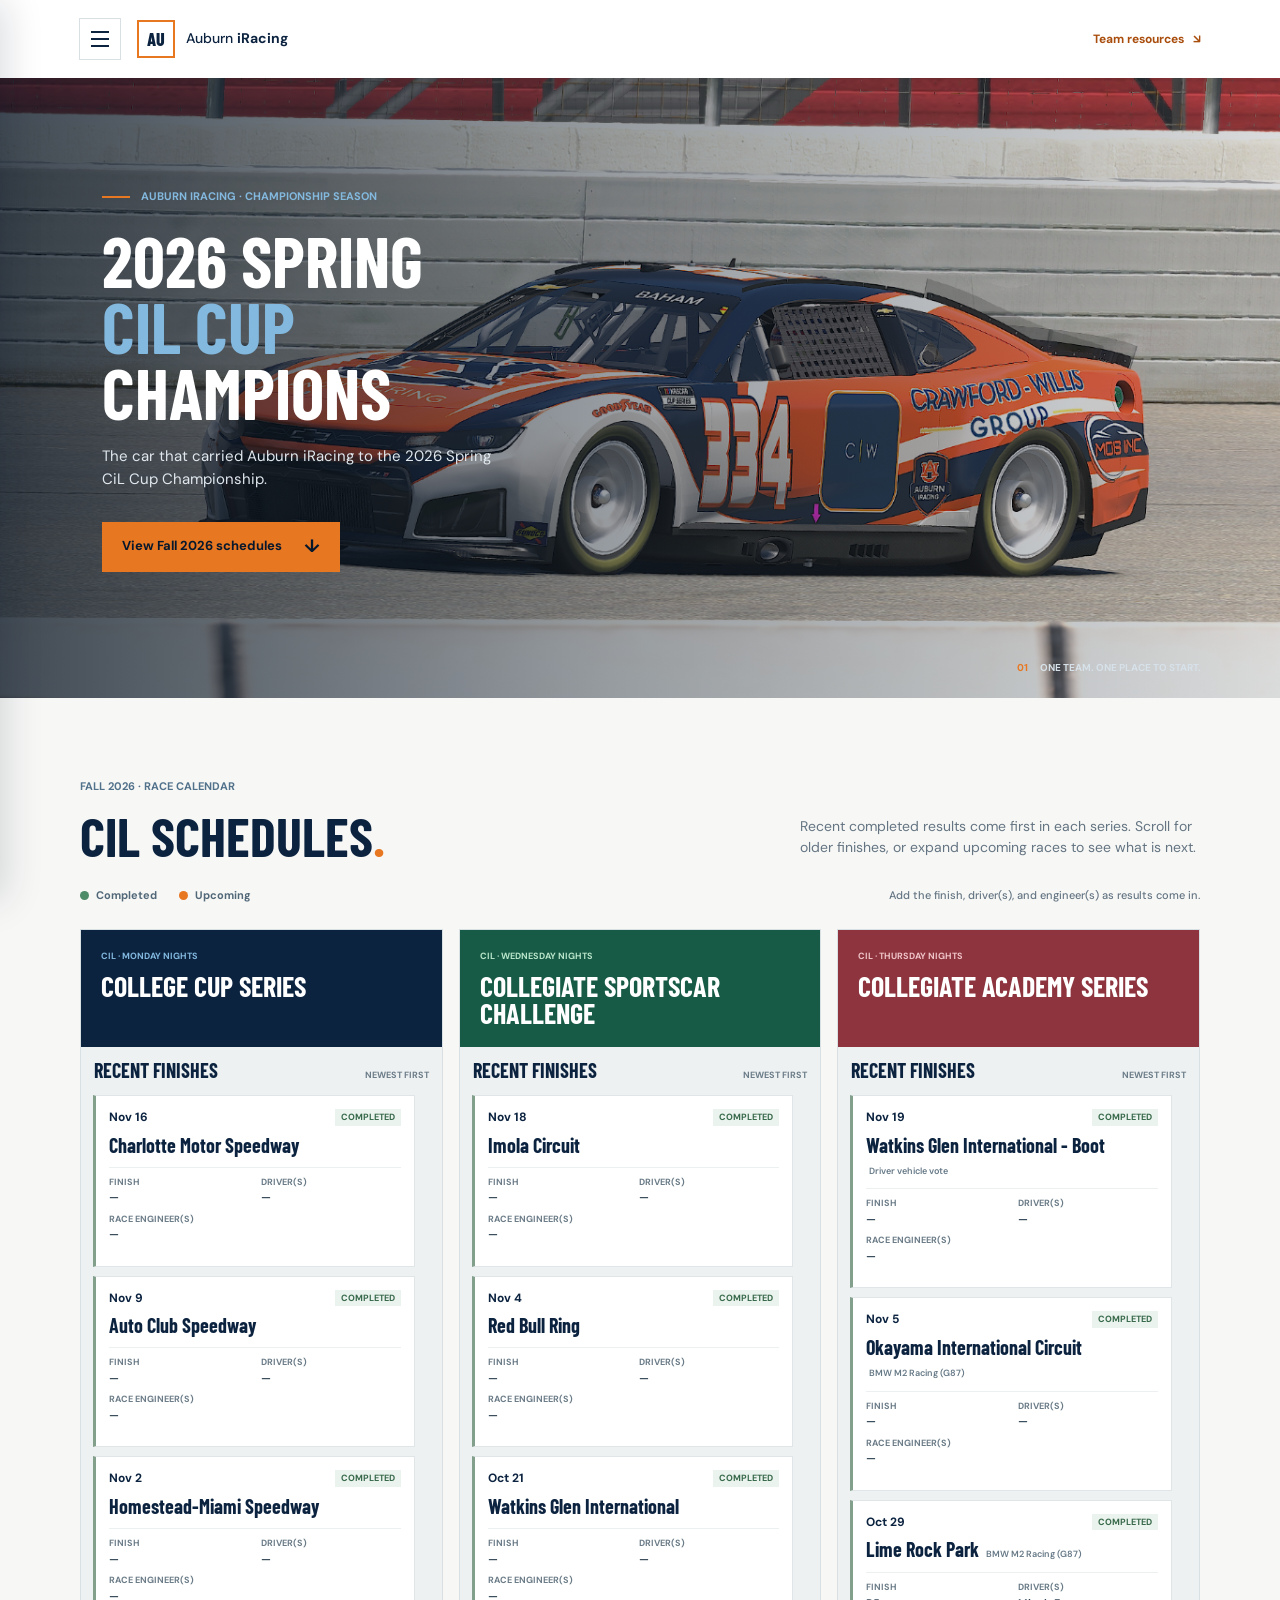
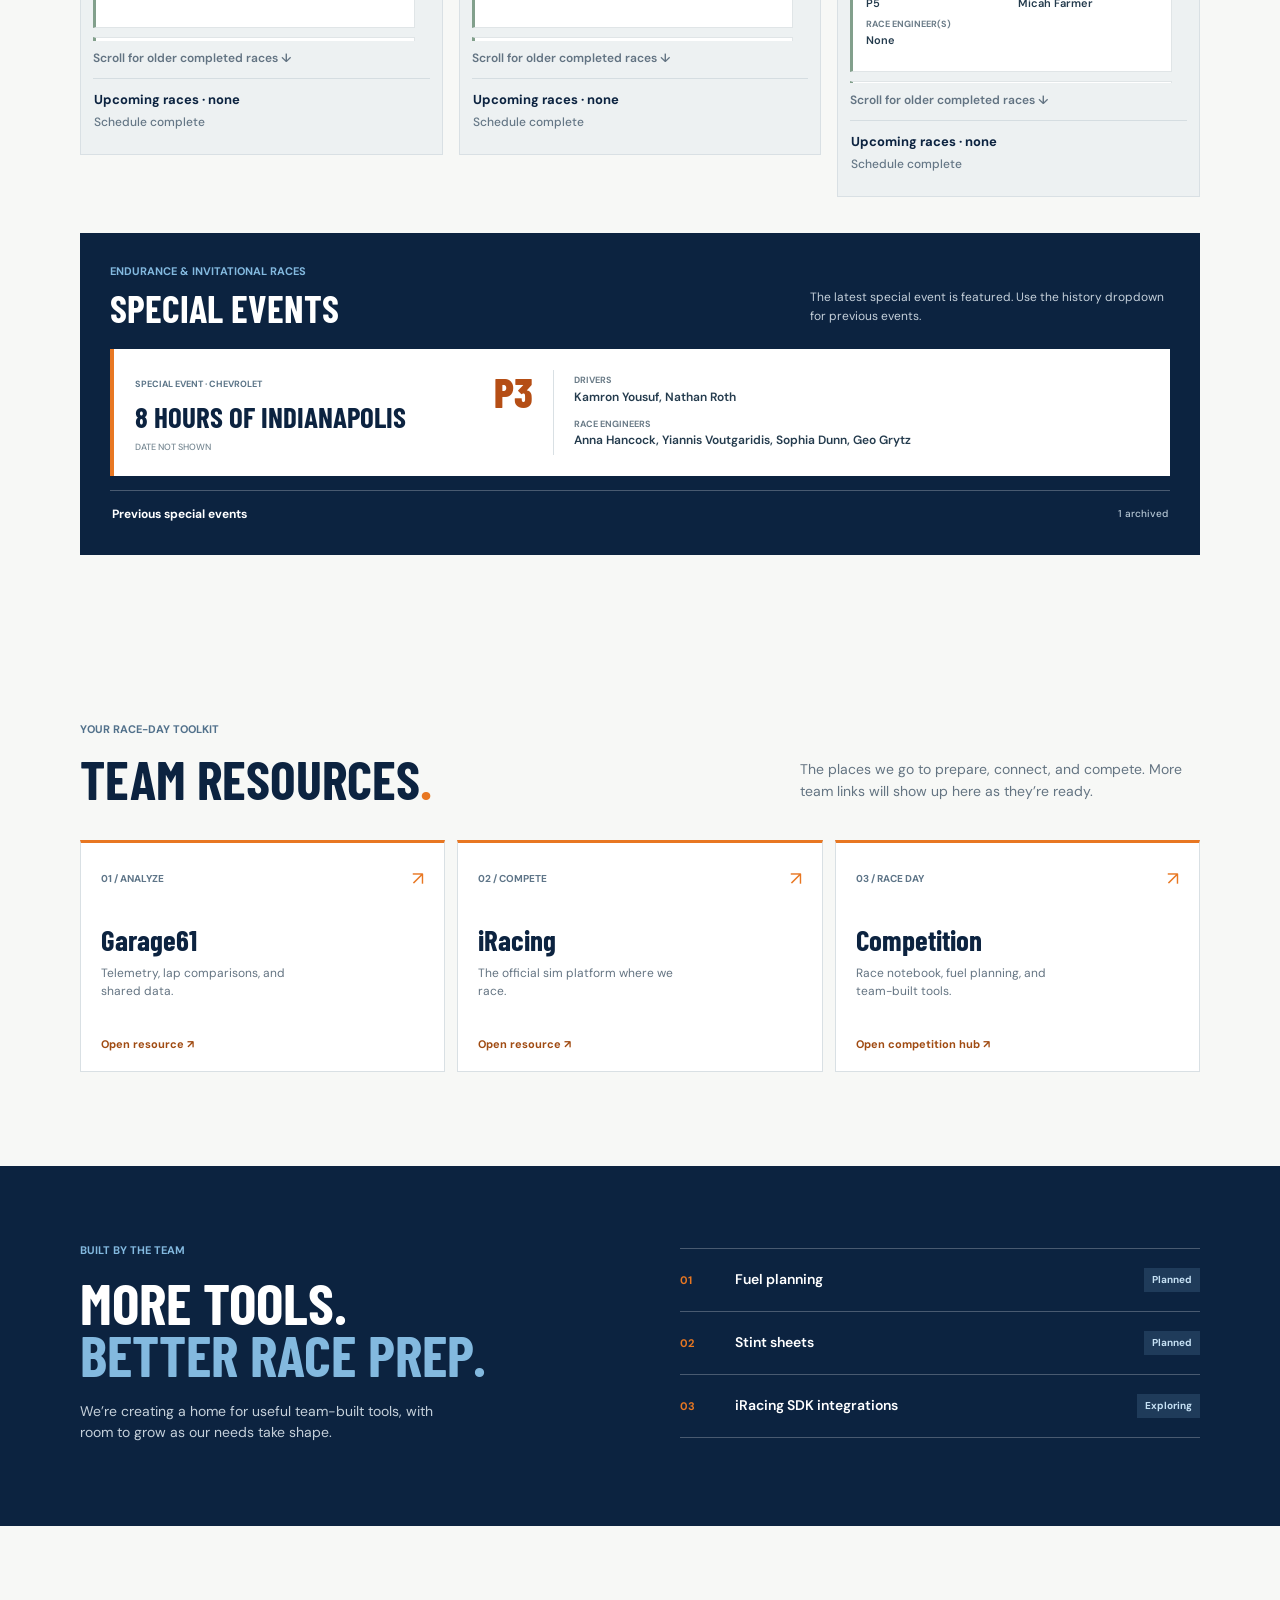
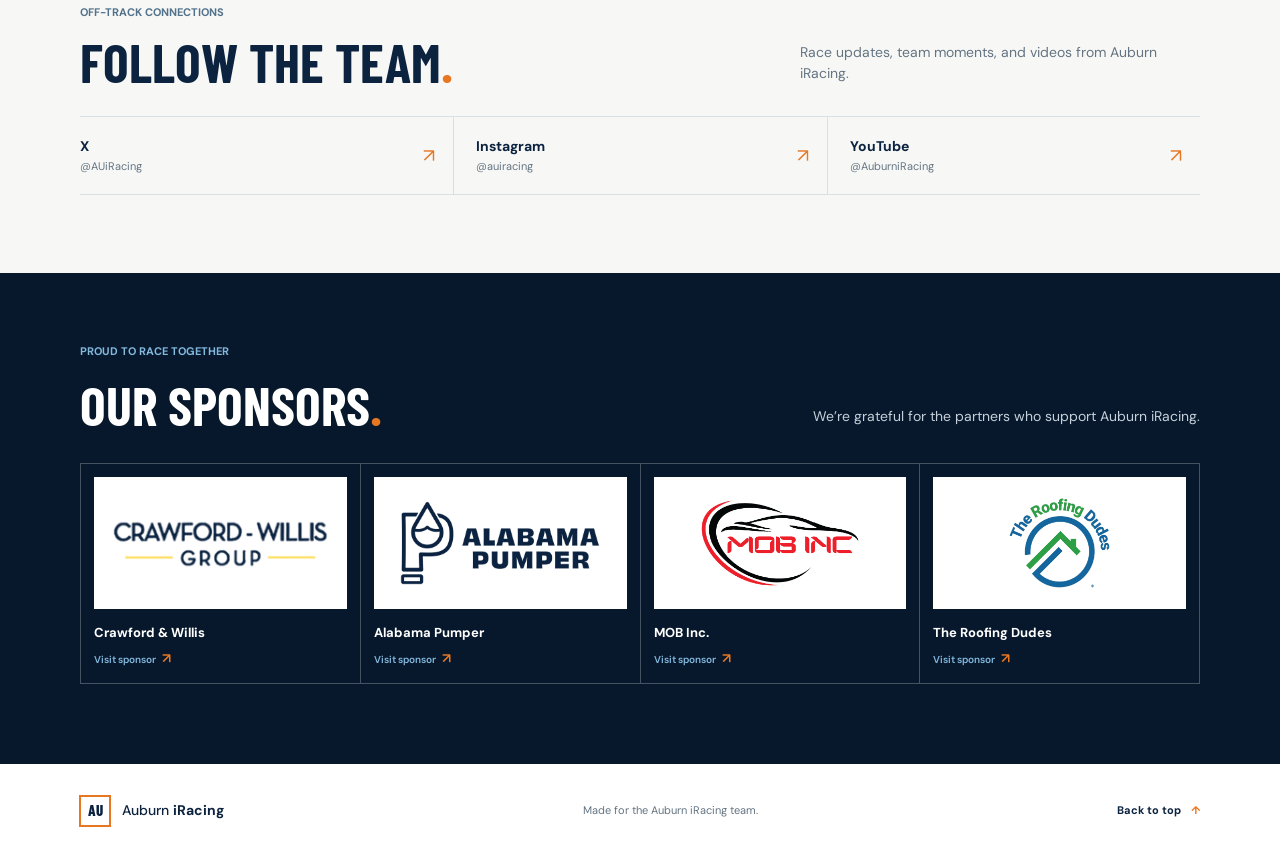
==== commit e08e92de: "Calendar update & discord removal" ====
--- a/index.html
+++ b/index.html
@@ -182,13 +182,13 @@
                   <div class="race-record__engineers"><dt>Race engineer(s)</dt><dd>Lars Renlund, Jackson Marconnet, Gavin Scheu, Sophia Dunn</dd></div>
                 </dl>
               </li>
-              <li class="race-card">
-                <div class="race-card__top"><time datetime="2026-10-26">Oct 26</time><span class="race-status-label race-status-label--upcoming">Upcoming</span></div>
-                <h4>Driver vote: Gateway or Road America <span class="race-card__note">Track TBD</span></h4>
-                <dl class="race-record">
-                  <div><dt>Finish</dt><dd>—</dd></div>
-                  <div><dt>Driver(s)</dt><dd>—</dd></div>
-                  <div class="race-record__engineers"><dt>Race engineer(s)</dt><dd>—</dd></div>
+              <li class="race-card" data-status="complete">
+                <div class="race-card__top"><time datetime="2026-10-26">Oct 26</time><span class="race-status-label race-status-label--complete">Completed</span></div>
+                <h4>Road America</h4>
+                <dl class="race-record">
+                  <div><dt>Finish</dt><dd>P2</dd></div>
+                  <div><dt>Driver(s)</dt><dd>Reece Baham</dd></div>
+                  <div class="race-record__engineers"><dt>Race engineer(s)</dt><dd>Lars Renlund</dd></div>
                 </dl>
               </li>
               <li class="race-card">
@@ -365,13 +365,13 @@
                   <div class="race-record__engineers"><dt>Race engineer(s)</dt><dd>—</dd></div>
                 </dl>
               </li>
-              <li class="race-card">
-                <div class="race-card__top"><time datetime="2026-10-29">Oct 29</time><span class="race-status-label race-status-label--upcoming">Upcoming</span></div>
+              <li class="race-card" data-status="complete">
+                <div class="race-card__top"><time datetime="2026-10-29">Oct 29</time><span class="race-status-label race-status-label--complete">Completed</span></div>
                 <h4>Lime Rock Park <span class="race-card__note">BMW M2 Racing (G87)</span></h4>
                 <dl class="race-record">
-                  <div><dt>Finish</dt><dd>—</dd></div>
-                  <div><dt>Driver(s)</dt><dd>—</dd></div>
-                  <div class="race-record__engineers"><dt>Race engineer(s)</dt><dd>—</dd></div>
+                  <div><dt>Finish</dt><dd>P5</dd></div>
+                  <div><dt>Driver(s)</dt><dd>Micah Farmer</dd></div>
+                  <div class="race-record__engineers"><dt>Race engineer(s)</dt><dd>None</dd></div>
                 </dl>
               </li>
               <li class="race-card">
@@ -469,15 +469,8 @@
             <span class="resource-card__status" data-link-status>Loading link…</span>
           </a>
 
-          <a class="resource-card" data-resource="discord" aria-label="Team Discord invite">
-            <span class="resource-card__top"><span class="resource-card__index">03 / CONNECT</span><span class="resource-card__arrow" aria-hidden="true">↗</span></span>
-            <span class="resource-card__title">Team Discord</span>
-            <span class="resource-card__description">Team chat, race coordination, and announcements.</span>
-            <span class="resource-card__status" data-link-status>Loading link…</span>
-          </a>
-
           <a class="resource-card resource-card--available" href="competition.html" aria-label="Open the competition team workspace">
-            <span class="resource-card__top"><span class="resource-card__index">04 / RACE DAY</span><span class="resource-card__arrow" aria-hidden="true">↗</span></span>
+            <span class="resource-card__top"><span class="resource-card__index">03 / RACE DAY</span><span class="resource-card__arrow" aria-hidden="true">↗</span></span>
             <span class="resource-card__title">Competition</span>
             <span class="resource-card__description">Race notebook, fuel planning, and team-built tools.</span>
             <span class="resource-card__status">Open competition hub ↗</span>
--- a/assets/css/styles.css
+++ b/assets/css/styles.css
@@ -237,7 +237,7 @@
 .heading-period { color: var(--orange); }
 .section-heading__copy { max-width: 400px; margin: 0 0 4px; color: var(--muted); font-size: 14px; }
 
-.resource-grid { display: grid; grid-template-columns: repeat(4, minmax(0, 1fr)); gap: 12px; }
+.resource-grid { display: grid; grid-template-columns: repeat(3, minmax(0, 1fr)); gap: 12px; }
 
 .resource-card {
   display: flex;
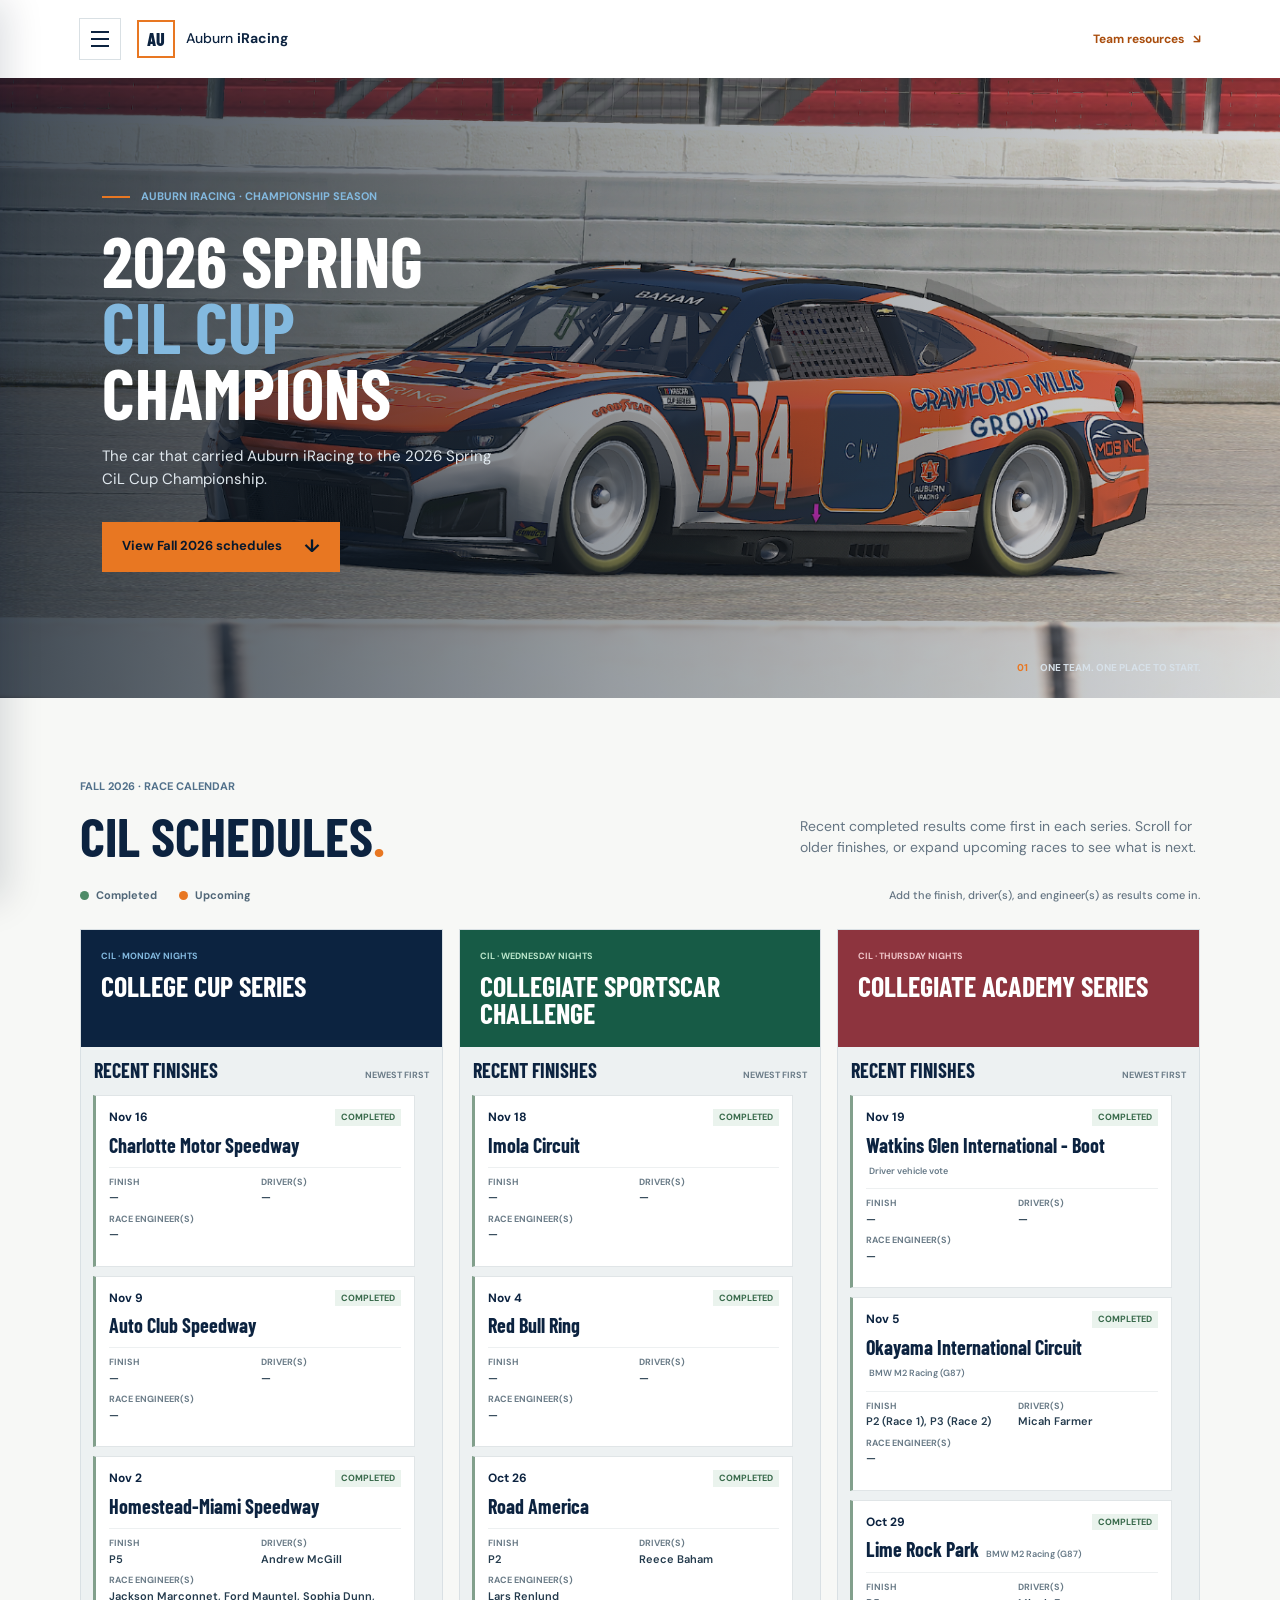
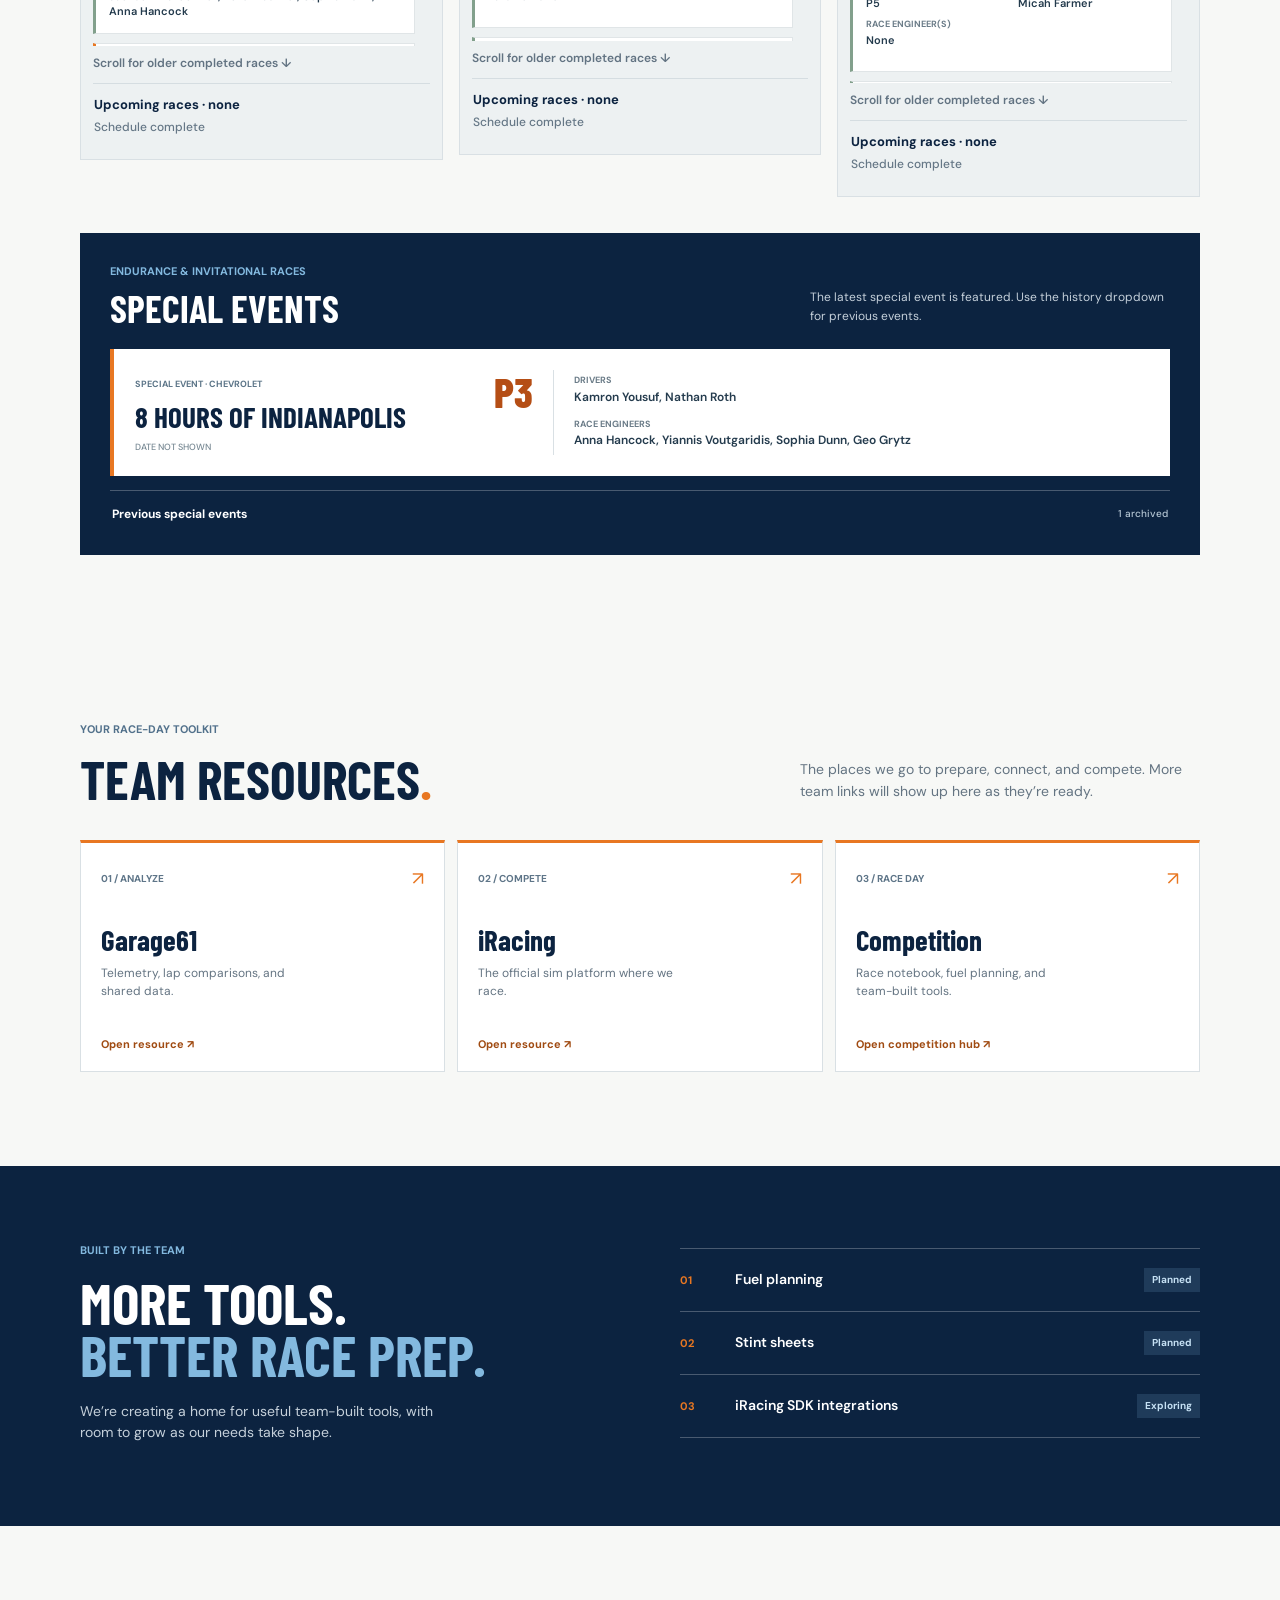
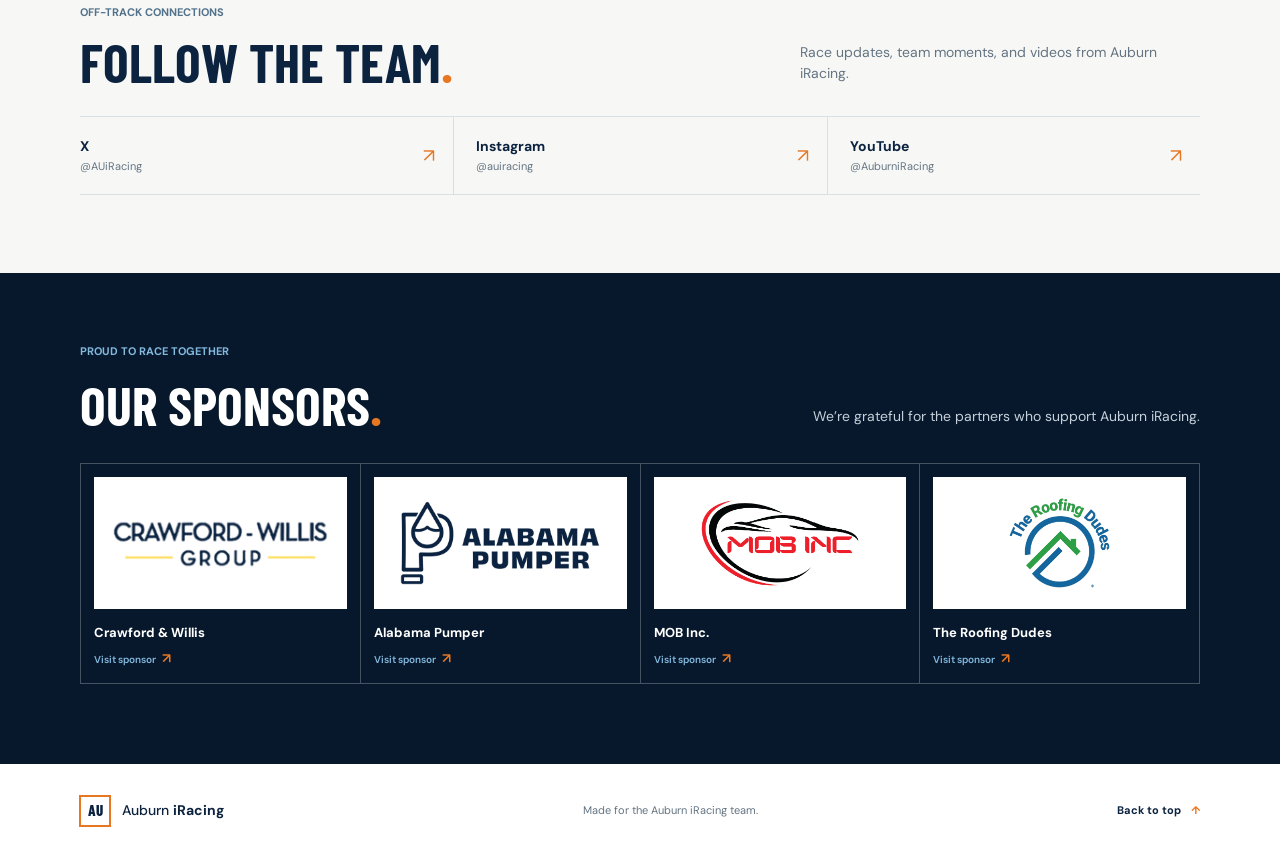
==== commit f8a5b14b: "Dashboard update 11/9" ====
--- a/index.html
+++ b/index.html
@@ -182,22 +182,13 @@
                   <div class="race-record__engineers"><dt>Race engineer(s)</dt><dd>Lars Renlund, Jackson Marconnet, Gavin Scheu, Sophia Dunn</dd></div>
                 </dl>
               </li>
-              <li class="race-card" data-status="complete">
-                <div class="race-card__top"><time datetime="2026-10-26">Oct 26</time><span class="race-status-label race-status-label--complete">Completed</span></div>
-                <h4>Road America</h4>
-                <dl class="race-record">
-                  <div><dt>Finish</dt><dd>P2</dd></div>
-                  <div><dt>Driver(s)</dt><dd>Reece Baham</dd></div>
-                  <div class="race-record__engineers"><dt>Race engineer(s)</dt><dd>Lars Renlund</dd></div>
-                </dl>
-              </li>
               <li class="race-card">
                 <div class="race-card__top"><time datetime="2026-11-02">Nov 2</time><span class="race-status-label race-status-label--upcoming">Upcoming</span></div>
                 <h4>Homestead-Miami Speedway</h4>
                 <dl class="race-record">
-                  <div><dt>Finish</dt><dd>—</dd></div>
-                  <div><dt>Driver(s)</dt><dd>—</dd></div>
-                  <div class="race-record__engineers"><dt>Race engineer(s)</dt><dd>—</dd></div>
+                  <div><dt>Finish</dt><dd>P5</dd></div>
+                  <div><dt>Driver(s)</dt><dd>Andrew McGill</dd></div>
+                  <div class="race-record__engineers"><dt>Race engineer(s)</dt><dd>Jackson Marconnet, Ford Mauntel, Sophia Dunn, Anna Hancock</dd></div>
                 </dl>
               </li>
               <li class="race-card">
@@ -278,6 +269,15 @@
                   <div class="race-record__engineers"><dt>Race engineer(s)</dt><dd>Lars, Sophia, Ford, Anna, and Jake</dd></div>
                 </dl>
               </li>
+              <li class="race-card" data-status="complete">
+                <div class="race-card__top"><time datetime="2026-10-26">Oct 26</time><span class="race-status-label race-status-label--complete">Completed</span></div>
+                <h4>Road America</h4>
+                <dl class="race-record">
+                  <div><dt>Finish</dt><dd>P2</dd></div>
+                  <div><dt>Driver(s)</dt><dd>Reece Baham</dd></div>
+                  <div class="race-record__engineers"><dt>Race engineer(s)</dt><dd>Lars Renlund</dd></div>
+                </dl>
+              </li>
               <li class="race-card">
                 <div class="race-card__top"><time datetime="2026-10-21">Oct 21</time><span class="race-status-label race-status-label--upcoming">Upcoming</span></div>
                 <h4>Watkins Glen International</h4>
@@ -378,8 +378,8 @@
                 <div class="race-card__top"><time datetime="2026-11-05">Nov 5</time><span class="race-status-label race-status-label--upcoming">Upcoming</span></div>
                 <h4>Okayama International Circuit <span class="race-card__note">BMW M2 Racing (G87)</span></h4>
                 <dl class="race-record">
-                  <div><dt>Finish</dt><dd>—</dd></div>
-                  <div><dt>Driver(s)</dt><dd>—</dd></div>
+                  <div><dt>Finish</dt><dd>P2 (Race 1), P3 (Race 2)</dd></div>
+                  <div><dt>Driver(s)</dt><dd>Micah Farmer</dd></div>
                   <div class="race-record__engineers"><dt>Race engineer(s)</dt><dd>—</dd></div>
                 </dl>
               </li>
--- a/assets/css/styles.css
+++ b/assets/css/styles.css
@@ -359,6 +359,7 @@
 }
 
 .notebook-panel__copy .eyebrow { margin-bottom: 8px; }
+.notebook-panel__links { display: flex; flex-wrap: wrap; gap: .75rem; }
 .notebook-panel h2,.fuel-planner h2,.competition-projects h2 { margin: 0; color: var(--navy); font-family: var(--font-display); font-size: 34px; font-weight: 700; line-height: 1; text-transform: uppercase; }
 .notebook-panel__copy > p:last-child { max-width: 520px; margin: 9px 0 0; color: var(--muted); font-size: 13px; }
 .button--navy { min-width: 178px; background: var(--navy); color: var(--white); }
@@ -370,12 +371,6 @@
 .tool-heading .eyebrow { margin-bottom: 9px; }
 .tool-heading > .section-heading__copy { max-width: 330px; }
 .fuel-planner__description { max-width: 620px; margin: 13px 0 22px; color: var(--muted); font-size: 13px; }
-.fuel-placeholder { display: flex; min-height: 280px; flex-direction: column; justify-content: center; padding: 24px; border: 1px dashed #aab8c1; background: var(--paper); }
-.fuel-placeholder__topline { display: flex; align-items: center; justify-content: space-between; gap: 16px; color: #536d82; font-size: 10px; font-weight: 700; text-transform: uppercase; }
-.fuel-input-outline { display: grid; grid-template-columns: repeat(4, minmax(0, 1fr)); gap: 10px; margin-top: 20px; }
-.fuel-input-outline span { display: flex; min-height: 55px; align-items: center; padding: 12px; border: 1px solid var(--line); background: var(--white); color: #71818c; font-size: 11px; }
-.fuel-placeholder > p { margin: 15px 0 0; color: var(--muted); font-size: 11px; }
-
 .competition-projects { padding: 13px 0 0; }
 .competition-projects .tool-heading { margin-bottom: 22px; }
 .competition-projects h2 { font-size: 40px; }
@@ -476,10 +471,6 @@
   .notebook-panel h2,.fuel-planner h2 { font-size: 29px; }
   .notebook-panel__link { justify-self: start; }
   .fuel-planner { padding: 22px 18px; }
-  .fuel-placeholder { min-height: 290px; padding: 17px; }
-  .fuel-placeholder__topline { align-items: flex-start; flex-direction: column; gap: 6px; }
-  .fuel-input-outline { grid-template-columns: 1fr 1fr; gap: 7px; margin-top: 15px; }
-  .fuel-input-outline span { min-height: 58px; padding: 9px; font-size: 10px; }
   .competition-projects .tool-heading { align-items: flex-start; flex-direction: column; }
   .competition-projects h2 { font-size: 34px; }
   .project-slots { grid-template-columns: 1fr; }
